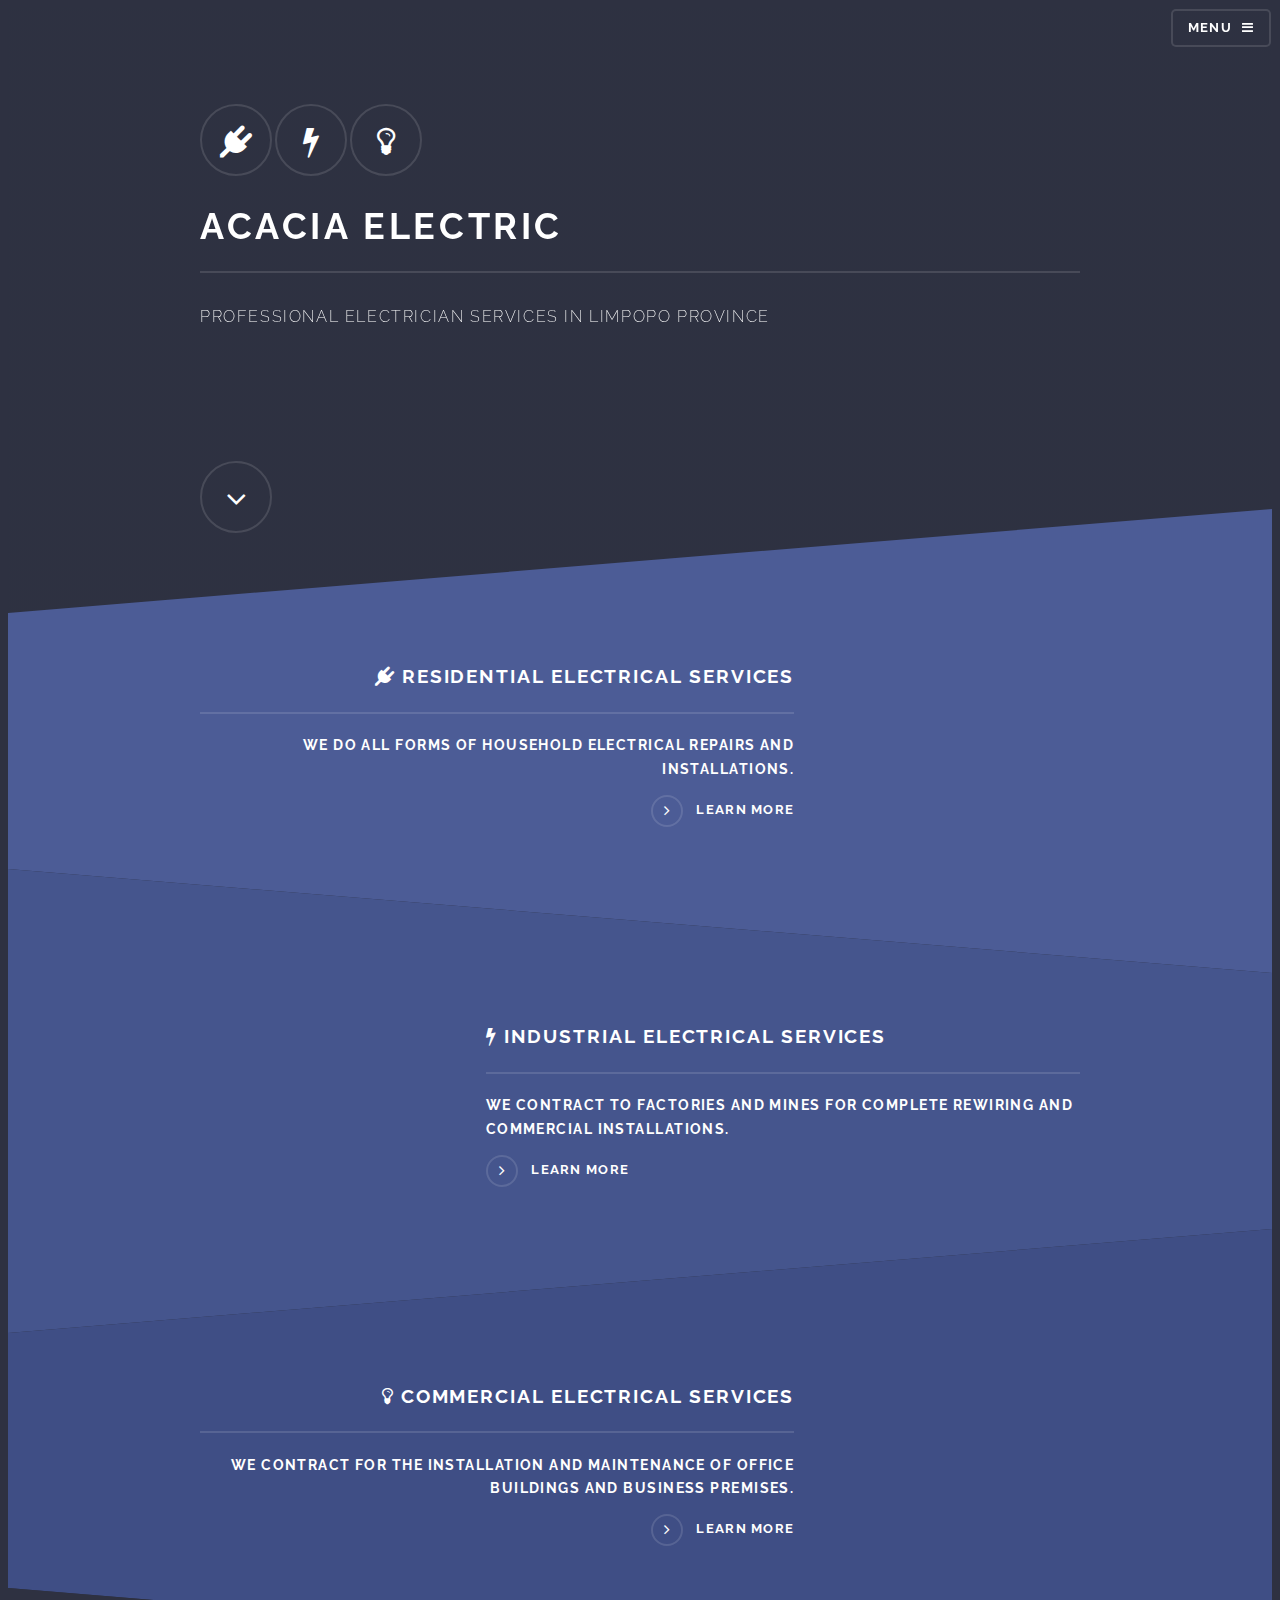
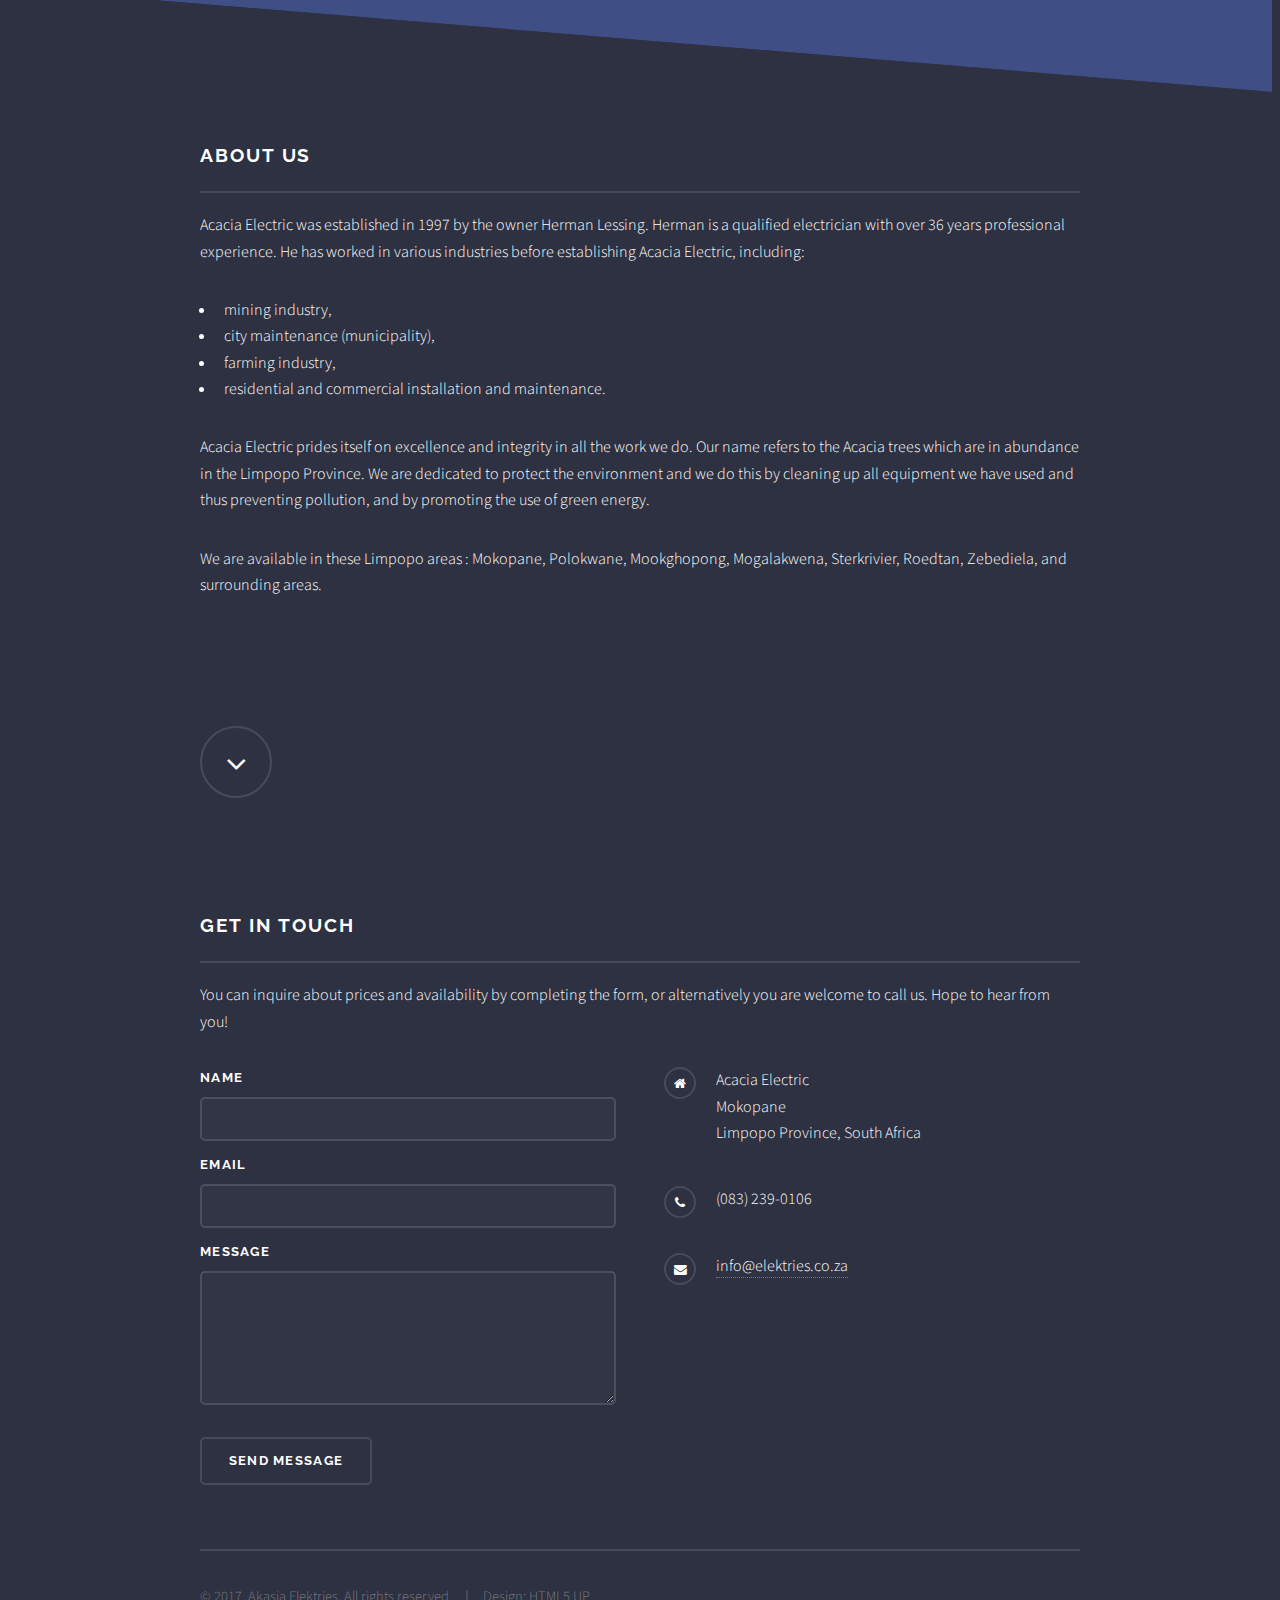
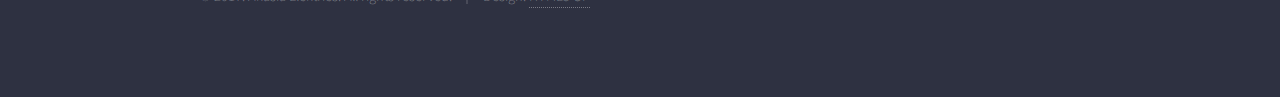
==== index.html @ 463ea793 "Add files via upload" ====
<!DOCTYPE HTML>

<html>
	<head>
		<title>Akasia Elektries | Acacia Electric</title>
		<meta charset="utf-8" />
		<meta name="viewport" content="width=device-width, initial-scale=1" />
		<!--[if lte IE 8]><script src="assets/js/ie/html5shiv.js"></script><![endif]-->
		<link rel="stylesheet" href="assets/css/main.css" />
		<!--[if lte IE 9]><link rel="stylesheet" href="assets/css/ie9.css" /><![endif]-->
		<!--[if lte IE 8]><link rel="stylesheet" href="assets/css/ie8.css" /><![endif]-->
	</head>
	<body>

		<!-- Page Wrapper -->
			<div id="page-wrapper">

				<!-- Header -->
					<header id="header" class="alt">
						<h1><a href="index.html">Akasia Elektries | Acacia Electric</a></h1>
						<nav>
							<a href="#menu">Menu</a>
						</nav>
					</header>

				<!-- Menu -->
					<nav id="menu">
						<div class="inner">
							<h2>Menu</h2>
							<ul class="links">
								<li><a href="index.html">Home</a></li>
								<li><a href="services.html">Services</a></li>
							</ul>
							<a href="#" class="close">Close</a>
						</div>
					</nav>

				<!-- Banner -->
					<section id="banner">
						<div class="inner">
							<div class="logo">
                                <a id="plug" class="logobtn" href="#one"></a>
                                <a id="flash" class="logobtn" href="#two"></a>
                                <a id="bulb" class="logobtn" href="#three"></a>
                            </div>
							<h2>Acacia Electric</h2>
							<p>Professional Electrician Services In Limpopo Province</p>
                            <a id="down" class="logobtn" href="#one"></a>
                        </div>
					</section>

				<!-- Wrapper -->
					<section id="wrapper">

						<!-- One -->
							<section id="one" class="wrapper spotlight style1">
								<div class="inner">
									<a href="#" class="image"><img src="images/pic01.jpg" alt="" /></a>
									<div class="content">
                                        <h2 class="major"><i class="icon heading-logo fa-plug" aria-hidden="true"></i>Residential Electrical Services</h2>
                                            <h3>We do all forms of household electrical repairs and installations.</h3>  
                                        <a href="services.html#residential" class="special rightArrow">Learn more</a>
									</div>
								</div>
							</section>
                        
                    
						<!-- Two -->
							<section id="two" class="wrapper alt spotlight style2">
								<div class="inner">
									<a href="#" class="image"><img src="images/pic02.jpg" alt="" /></a>
									<div class="content">
										<h2 class="major"><i class="icon heading-logo fa-flash" aria-hidden="true"></i>Industrial Electrical Services</h2>
                                            <h3>We contract to factories and mines for complete rewiring and commercial installations.</h3>
										<a href="services.html#industrial" class="special rightArrow">Learn more</a>
									</div>
								</div>
							</section>

						<!-- Three -->
							<section id="three" class="wrapper spotlight style3">
								<div class="inner">
									<a href="#" class="image"><img src="images/pic03.jpg" alt="" /></a>
									<div class="content">
										<h2 class="major"><i class="icon heading-logo fa-lightbulb-o" aria-hidden="true"></i>Commercial Electrical Services</h2>
                                            <h3>We contract for the installation and maintenance of office buildings and business premises.</h3>
										<a href="services.html#commercial" class="special rightArrow">Learn more</a>
									</div>
                                </div>
<!--                                <a id="down" class="logobtn alignRight" href="#four"></a>-->
							</section>
                            

						<!-- About -->
							<section id="four" class="wrapper alt style1">
								<div class="inner">
                                    <h2 class="major">About Us</h2>
                                    <p>Acacia Electric was established in 1997 by the owner Herman Lessing. Herman is a qualified electrician with over 36 years professional experience. He has worked in various industries before establishing Acacia Electric, including:</p> 
                                    <ul>
                                        <li>mining industry,</li>
                                        <li>city maintenance (municipality),</li>
                                        <li>farming industry,</li>
                                        <li>residential and commercial installation and maintenance.</li>
                                    </ul>    
                                    <p>Acacia Electric prides itself on excellence and integrity in all the work we do. Our name refers to the Acacia trees which are in abundance in the Limpopo Province. We are dedicated to protect the environment and we do this by cleaning up all equipment we have used and thus preventing pollution, and by promoting the use of green energy.</p>
                                    <p>We are available in these Limpopo areas : Mokopane, Polokwane, Mookghopong, Mogalakwena, Sterkrivier, Roedtan, Zebediela, and surrounding areas. </p>
                                    <a id="down" class="logobtn" href="#footer"></a>
								</div>
							</section>

					</section>

				<!-- Footer -->
					<section id="footer">
						<div class="inner">
							<h2 class="major">Get in touch</h2>
							<p>You can inquire about prices and availability by completing the form, or alternatively you are welcome to call us. Hope to hear from you!</p>
							<form method="post" action="#">
								<div class="field">
									<label for="name">Name</label>
									<input type="text" name="name" id="name" />
								</div>
								<div class="field">
									<label for="email">Email</label>
									<input type="email" name="email" id="email" />
								</div>
								<div class="field">
									<label for="message">Message</label>
									<textarea name="message" id="message" rows="4"></textarea>
								</div>
								<ul class="actions">
									<li><input type="submit" value="Send Message" /></li>
								</ul>
							</form>
							<ul class="contact">
								<li class="fa-home">
									Acacia Electric<br />
									Mokopane<br />
									Limpopo Province, South Africa
								</li>
								<li class="fa-phone">(083) 239-0106</li>
								<li class="fa-envelope"><a href="#">info@elektries.co.za</a></li>
				            </ul>
							<ul class="copyright">
								<li>&copy; 2017. Akasia Elektries. All rights reserved.</li><li>Design: <a href="http://html5up.net">HTML5 UP</a></li>
							</ul>
						</div>
					</section>

			</div>

		<!-- Scripts -->
			<script src="assets/js/skel.min.js"></script>
			<script src="assets/js/jquery.min.js"></script>
			<script src="assets/js/jquery.scrollex.min.js"></script>
			<script src="assets/js/util.js"></script>
			<!--[if lte IE 8]><script src="assets/js/ie/respond.min.js"></script><![endif]-->
			<script src="assets/js/main.js"></script>

	</body>
</html>
---- assets/css/main.css ----
@import url(font-awesome.min.css);
@import url("https://fonts.googleapis.com/css?family=Raleway:200,700|Source+Sans+Pro:300,600,300italic,600italic");

/*
	Solid State by HTML5 UP
	html5up.net | @ajlkn
	Free for personal and commercial use under the CCA 3.0 license (html5up.net/license)
*/

/* Reset */

	html, body, div, span, h1, h2, h3, h4, p, a, address, em, img, i, center, ol, ul, li, fieldset, form, label, article, details, footer, header, hgroup, menu, nav, section, {
		margin: 0;
		padding: 0;
		border: 0;
		font-size: 100%;
		font: inherit;
		vertical-align: baseline;
	}

	article, footer, header, hgroup, menu, nav, section {
		display: block;
	}

	body {
		line-height: 1;
	}

	ul {
		list-style: none;
	}

	body {
		-webkit-text-size-adjust: none;
	}

/* Box Model */

	*, *:before, *:after {
		-moz-box-sizing: border-box;
		-webkit-box-sizing: border-box;
		box-sizing: border-box;
	}

/* Grid */

	.row {
		border-bottom: solid 1px transparent;
		-moz-box-sizing: border-box;
		-webkit-box-sizing: border-box;
		box-sizing: border-box;
	}

	.row > * {
		float: left;
		-moz-box-sizing: border-box;
		-webkit-box-sizing: border-box;
		box-sizing: border-box;
	}

	.row:after, .row:before {
		content: '';
		display: block;
		clear: both;
		height: 0;
	}

	.row.uniform > * > :first-child {
		margin-top: 0;
	}

	.row.uniform > * > :last-child {
		margin-bottom: 0;
	}

	.row.\30 \25 > * {
		padding: 0 0 0 0em;
	}

	.row.\30 \25 {
		margin: 0 0 -1px 0em;
	}

	.row.uniform.\30 \25 > * {
		padding: 0em 0 0 0em;
	}

	.row.uniform.\30 \25 {
		margin: 0em 0 -1px 0em;
	}

	.row > * {
		padding: 0 0 0 1.75em;
	}

	.row {
		margin: 0 0 -1px -1.75em;
	}

	.row.uniform > * {
		padding: 1.75em 0 0 1.75em;
	}

	.row.uniform {
		margin: -1.75em 0 -1px -1.75em;
	}

	.row.\32 00\25 > * {
		padding: 0 0 0 3.5em;
	}

	.row.\32 00\25 {
		margin: 0 0 -1px -3.5em;
	}

	.row.uniform.\32 00\25 > * {
		padding: 3.5em 0 0 3.5em;
	}

	.row.uniform.\32 00\25 {
		margin: -3.5em 0 -1px -3.5em;
	}

	.row.\31 50\25 > * {
		padding: 0 0 0 2.625em;
	}

	.row.\31 50\25 {
		margin: 0 0 -1px -2.625em;
	}

	.row.uniform.\31 50\25 > * {
		padding: 2.625em 0 0 2.625em;
	}

	.row.uniform.\31 50\25 {
		margin: -2.625em 0 -1px -2.625em;
	}

	.row.\35 0\25 > * {
		padding: 0 0 0 0.875em;
	}

	.row.\35 0\25 {
		margin: 0 0 -1px -0.875em;
	}

	.row.uniform.\35 0\25 > * {
		padding: 0.875em 0 0 0.875em;
	}

	.row.uniform.\35 0\25 {
		margin: -0.875em 0 -1px -0.875em;
	}

	.row.\32 5\25 > * {
		padding: 0 0 0 0.4375em;
	}

	.row.\32 5\25 {
		margin: 0 0 -1px -0.4375em;
	}

	.row.uniform.\32 5\25 > * {
		padding: 0.4375em 0 0 0.4375em;
	}

	.row.uniform.\32 5\25 {
		margin: -0.4375em 0 -1px -0.4375em;
	}

	.\31 2u, .\31 2u\24 {
		width: 100%;
		clear: none;
		margin-left: 0;
	}

	.\31 1u, .\31 1u\24 {
		width: 91.6666666667%;
		clear: none;
		margin-left: 0;
	}

	.\31 0u, .\31 0u\24 {
		width: 83.3333333333%;
		clear: none;
		margin-left: 0;
	}

	.\39 u, .\39 u\24 {
		width: 75%;
		clear: none;
		margin-left: 0;
	}

	.\38 u, .\38 u\24 {
		width: 66.6666666667%;
		clear: none;
		margin-left: 0;
	}

	.\37 u, .\37 u\24 {
		width: 58.3333333333%;
		clear: none;
		margin-left: 0;
	}

	.\36 u, .\36 u\24 {
		width: 50%;
		clear: none;
		margin-left: 0;
	}

	.\35 u, .\35 u\24 {
		width: 41.6666666667%;
		clear: none;
		margin-left: 0;
	}

	.\34 u, .\34 u\24 {
		width: 33.3333333333%;
		clear: none;
		margin-left: 0;
	}

	.\33 u, .\33 u\24 {
		width: 25%;
		clear: none;
		margin-left: 0;
	}

	.\32 u, .\32 u\24 {
		width: 16.6666666667%;
		clear: none;
		margin-left: 0;
	}

	.\31 u, .\31 u\24 {
		width: 8.3333333333%;
		clear: none;
		margin-left: 0;
	}

	.\31 2u\24 + *,
	.\31 1u\24 + *,
	.\31 0u\24 + *,
	.\39 u\24 + *,
	.\38 u\24 + *,
	.\37 u\24 + *,
	.\36 u\24 + *,
	.\35 u\24 + *,
	.\34 u\24 + *,
	.\33 u\24 + *,
	.\32 u\24 + *,
	.\31 u\24 + * {
		clear: left;
	}

	.\-11u {
		margin-left: 91.66667%;
	}

	.\-10u {
		margin-left: 83.33333%;
	}

	.\-9u {
		margin-left: 75%;
	}

	.\-8u {
		margin-left: 66.66667%;
	}

	.\-7u {
		margin-left: 58.33333%;
	}

	.\-6u {
		margin-left: 50%;
	}

	.\-5u {
		margin-left: 41.66667%;
	}

	.\-4u {
		margin-left: 33.33333%;
	}

	.\-3u {
		margin-left: 25%;
	}

	.\-2u {
		margin-left: 16.66667%;
	}

	.\-1u {
		margin-left: 8.33333%;
	}

	@media screen and (max-width: 1680px) {

		.row > * {
			padding: 0 0 0 1.75em;
		}

		.row {
			margin: 0 0 -1px -1.75em;
		}

		.row.uniform > * {
			padding: 1.75em 0 0 1.75em;
		}

		.row.uniform {
			margin: -1.75em 0 -1px -1.75em;
		}

		.row.\32 00\25 > * {
			padding: 0 0 0 3.5em;
		}

		.row.\32 00\25 {
			margin: 0 0 -1px -3.5em;
		}

		.row.uniform.\32 00\25 > * {
			padding: 3.5em 0 0 3.5em;
		}

		.row.uniform.\32 00\25 {
			margin: -3.5em 0 -1px -3.5em;
		}

		.row.\31 50\25 > * {
			padding: 0 0 0 2.625em;
		}

		.row.\31 50\25 {
			margin: 0 0 -1px -2.625em;
		}

		.row.uniform.\31 50\25 > * {
			padding: 2.625em 0 0 2.625em;
		}

		.row.uniform.\31 50\25 {
			margin: -2.625em 0 -1px -2.625em;
		}

		.row.\35 0\25 > * {
			padding: 0 0 0 0.875em;
		}

		.row.\35 0\25 {
			margin: 0 0 -1px -0.875em;
		}

		.row.uniform.\35 0\25 > * {
			padding: 0.875em 0 0 0.875em;
		}

		.row.uniform.\35 0\25 {
			margin: -0.875em 0 -1px -0.875em;
		}

		.row.\32 5\25 > * {
			padding: 0 0 0 0.4375em;
		}

		.row.\32 5\25 {
			margin: 0 0 -1px -0.4375em;
		}

		.row.uniform.\32 5\25 > * {
			padding: 0.4375em 0 0 0.4375em;
		}

		.row.uniform.\32 5\25 {
			margin: -0.4375em 0 -1px -0.4375em;
		}

		.\31 2u\28xlarge\29, .\31 2u\24\28xlarge\29 {
			width: 100%;
			clear: none;
			margin-left: 0;
		}

		.\31 1u\28xlarge\29, .\31 1u\24\28xlarge\29 {
			width: 91.6666666667%;
			clear: none;
			margin-left: 0;
		}

		.\31 0u\28xlarge\29, .\31 0u\24\28xlarge\29 {
			width: 83.3333333333%;
			clear: none;
			margin-left: 0;
		}

		.\39 u\28xlarge\29, .\39 u\24\28xlarge\29 {
			width: 75%;
			clear: none;
			margin-left: 0;
		}

		.\38 u\28xlarge\29, .\38 u\24\28xlarge\29 {
			width: 66.6666666667%;
			clear: none;
			margin-left: 0;
		}

		.\37 u\28xlarge\29, .\37 u\24\28xlarge\29 {
			width: 58.3333333333%;
			clear: none;
			margin-left: 0;
		}

		.\36 u\28xlarge\29, .\36 u\24\28xlarge\29 {
			width: 50%;
			clear: none;
			margin-left: 0;
		}

		.\35 u\28xlarge\29, .\35 u\24\28xlarge\29 {
			width: 41.6666666667%;
			clear: none;
			margin-left: 0;
		}

		.\34 u\28xlarge\29, .\34 u\24\28xlarge\29 {
			width: 33.3333333333%;
			clear: none;
			margin-left: 0;
		}

		.\33 u\28xlarge\29, .\33 u\24\28xlarge\29 {
			width: 25%;
			clear: none;
			margin-left: 0;
		}

		.\32 u\28xlarge\29, .\32 u\24\28xlarge\29 {
			width: 16.6666666667%;
			clear: none;
			margin-left: 0;
		}

		.\31 u\28xlarge\29, .\31 u\24\28xlarge\29 {
			width: 8.3333333333%;
			clear: none;
			margin-left: 0;
		}

		.\31 2u\24\28xlarge\29 + *,
		.\31 1u\24\28xlarge\29 + *,
		.\31 0u\24\28xlarge\29 + *,
		.\39 u\24\28xlarge\29 + *,
		.\38 u\24\28xlarge\29 + *,
		.\37 u\24\28xlarge\29 + *,
		.\36 u\24\28xlarge\29 + *,
		.\35 u\24\28xlarge\29 + *,
		.\34 u\24\28xlarge\29 + *,
		.\33 u\24\28xlarge\29 + *,
		.\32 u\24\28xlarge\29 + *,
		.\31 u\24\28xlarge\29 + * {
			clear: left;
		}

		.\-11u\28xlarge\29 {
			margin-left: 91.66667%;
		}

		.\-10u\28xlarge\29 {
			margin-left: 83.33333%;
		}

		.\-9u\28xlarge\29 {
			margin-left: 75%;
		}

		.\-8u\28xlarge\29 {
			margin-left: 66.66667%;
		}

		.\-7u\28xlarge\29 {
			margin-left: 58.33333%;
		}

		.\-6u\28xlarge\29 {
			margin-left: 50%;
		}

		.\-5u\28xlarge\29 {
			margin-left: 41.66667%;
		}

		.\-4u\28xlarge\29 {
			margin-left: 33.33333%;
		}

		.\-3u\28xlarge\29 {
			margin-left: 25%;
		}

		.\-2u\28xlarge\29 {
			margin-left: 16.66667%;
		}

		.\-1u\28xlarge\29 {
			margin-left: 8.33333%;
		}

	}

	@media screen and (max-width: 1280px) {

		.row > * {
			padding: 0 0 0 1.75em;
		}

		.row {
			margin: 0 0 -1px -1.75em;
		}

		.row.uniform > * {
			padding: 1.75em 0 0 1.75em;
		}

		.row.uniform {
			margin: -1.75em 0 -1px -1.75em;
		}

		.row.\32 00\25 > * {
			padding: 0 0 0 3.5em;
		}

		.row.\32 00\25 {
			margin: 0 0 -1px -3.5em;
		}

		.row.uniform.\32 00\25 > * {
			padding: 3.5em 0 0 3.5em;
		}

		.row.uniform.\32 00\25 {
			margin: -3.5em 0 -1px -3.5em;
		}

		.row.\31 50\25 > * {
			padding: 0 0 0 2.625em;
		}

		.row.\31 50\25 {
			margin: 0 0 -1px -2.625em;
		}

		.row.uniform.\31 50\25 > * {
			padding: 2.625em 0 0 2.625em;
		}

		.row.uniform.\31 50\25 {
			margin: -2.625em 0 -1px -2.625em;
		}

		.row.\35 0\25 > * {
			padding: 0 0 0 0.875em;
		}

		.row.\35 0\25 {
			margin: 0 0 -1px -0.875em;
		}

		.row.uniform.\35 0\25 > * {
			padding: 0.875em 0 0 0.875em;
		}

		.row.uniform.\35 0\25 {
			margin: -0.875em 0 -1px -0.875em;
		}

		.row.\32 5\25 > * {
			padding: 0 0 0 0.4375em;
		}

		.row.\32 5\25 {
			margin: 0 0 -1px -0.4375em;
		}

		.row.uniform.\32 5\25 > * {
			padding: 0.4375em 0 0 0.4375em;
		}

		.row.uniform.\32 5\25 {
			margin: -0.4375em 0 -1px -0.4375em;
		}

		.\31 2u\28large\29, .\31 2u\24\28large\29 {
			width: 100%;
			clear: none;
			margin-left: 0;
		}

		.\31 1u\28large\29, .\31 1u\24\28large\29 {
			width: 91.6666666667%;
			clear: none;
			margin-left: 0;
		}

		.\31 0u\28large\29, .\31 0u\24\28large\29 {
			width: 83.3333333333%;
			clear: none;
			margin-left: 0;
		}

		.\39 u\28large\29, .\39 u\24\28large\29 {
			width: 75%;
			clear: none;
			margin-left: 0;
		}

		.\38 u\28large\29, .\38 u\24\28large\29 {
			width: 66.6666666667%;
			clear: none;
			margin-left: 0;
		}

		.\37 u\28large\29, .\37 u\24\28large\29 {
			width: 58.3333333333%;
			clear: none;
			margin-left: 0;
		}

		.\36 u\28large\29, .\36 u\24\28large\29 {
			width: 50%;
			clear: none;
			margin-left: 0;
		}

		.\35 u\28large\29, .\35 u\24\28large\29 {
			width: 41.6666666667%;
			clear: none;
			margin-left: 0;
		}

		.\34 u\28large\29, .\34 u\24\28large\29 {
			width: 33.3333333333%;
			clear: none;
			margin-left: 0;
		}

		.\33 u\28large\29, .\33 u\24\28large\29 {
			width: 25%;
			clear: none;
			margin-left: 0;
		}

		.\32 u\28large\29, .\32 u\24\28large\29 {
			width: 16.6666666667%;
			clear: none;
			margin-left: 0;
		}

		.\31 u\28large\29, .\31 u\24\28large\29 {
			width: 8.3333333333%;
			clear: none;
			margin-left: 0;
		}

		.\31 2u\24\28large\29 + *,
		.\31 1u\24\28large\29 + *,
		.\31 0u\24\28large\29 + *,
		.\39 u\24\28large\29 + *,
		.\38 u\24\28large\29 + *,
		.\37 u\24\28large\29 + *,
		.\36 u\24\28large\29 + *,
		.\35 u\24\28large\29 + *,
		.\34 u\24\28large\29 + *,
		.\33 u\24\28large\29 + *,
		.\32 u\24\28large\29 + *,
		.\31 u\24\28large\29 + * {
			clear: left;
		}

		.\-11u\28large\29 {
			margin-left: 91.66667%;
		}

		.\-10u\28large\29 {
			margin-left: 83.33333%;
		}

		.\-9u\28large\29 {
			margin-left: 75%;
		}

		.\-8u\28large\29 {
			margin-left: 66.66667%;
		}

		.\-7u\28large\29 {
			margin-left: 58.33333%;
		}

		.\-6u\28large\29 {
			margin-left: 50%;
		}

		.\-5u\28large\29 {
			margin-left: 41.66667%;
		}

		.\-4u\28large\29 {
			margin-left: 33.33333%;
		}

		.\-3u\28large\29 {
			margin-left: 25%;
		}

		.\-2u\28large\29 {
			margin-left: 16.66667%;
		}

		.\-1u\28large\29 {
			margin-left: 8.33333%;
		}

	}

	@media screen and (max-width: 980px) {

		.row > * {
			padding: 0 0 0 1.75em;
		}

		.row {
			margin: 0 0 -1px -1.75em;
		}

		.row.uniform > * {
			padding: 1.75em 0 0 1.75em;
		}

		.row.uniform {
			margin: -1.75em 0 -1px -1.75em;
		}

		.row.\32 00\25 > * {
			padding: 0 0 0 3.5em;
		}

		.row.\32 00\25 {
			margin: 0 0 -1px -3.5em;
		}

		.row.uniform.\32 00\25 > * {
			padding: 3.5em 0 0 3.5em;
		}

		.row.uniform.\32 00\25 {
			margin: -3.5em 0 -1px -3.5em;
		}

		.row.\31 50\25 > * {
			padding: 0 0 0 2.625em;
		}

		.row.\31 50\25 {
			margin: 0 0 -1px -2.625em;
		}

		.row.uniform.\31 50\25 > * {
			padding: 2.625em 0 0 2.625em;
		}

		.row.uniform.\31 50\25 {
			margin: -2.625em 0 -1px -2.625em;
		}

		.row.\35 0\25 > * {
			padding: 0 0 0 0.875em;
		}

		.row.\35 0\25 {
			margin: 0 0 -1px -0.875em;
		}

		.row.uniform.\35 0\25 > * {
			padding: 0.875em 0 0 0.875em;
		}

		.row.uniform.\35 0\25 {
			margin: -0.875em 0 -1px -0.875em;
		}

		.row.\32 5\25 > * {
			padding: 0 0 0 0.4375em;
		}

		.row.\32 5\25 {
			margin: 0 0 -1px -0.4375em;
		}

		.row.uniform.\32 5\25 > * {
			padding: 0.4375em 0 0 0.4375em;
		}

		.row.uniform.\32 5\25 {
			margin: -0.4375em 0 -1px -0.4375em;
		}

		.\31 2u\28medium\29, .\31 2u\24\28medium\29 {
			width: 100%;
			clear: none;
			margin-left: 0;
		}

		.\31 1u\28medium\29, .\31 1u\24\28medium\29 {
			width: 91.6666666667%;
			clear: none;
			margin-left: 0;
		}

		.\31 0u\28medium\29, .\31 0u\24\28medium\29 {
			width: 83.3333333333%;
			clear: none;
			margin-left: 0;
		}

		.\39 u\28medium\29, .\39 u\24\28medium\29 {
			width: 75%;
			clear: none;
			margin-left: 0;
		}

		.\38 u\28medium\29, .\38 u\24\28medium\29 {
			width: 66.6666666667%;
			clear: none;
			margin-left: 0;
		}

		.\37 u\28medium\29, .\37 u\24\28medium\29 {
			width: 58.3333333333%;
			clear: none;
			margin-left: 0;
		}

		.\36 u\28medium\29, .\36 u\24\28medium\29 {
			width: 50%;
			clear: none;
			margin-left: 0;
		}

		.\35 u\28medium\29, .\35 u\24\28medium\29 {
			width: 41.6666666667%;
			clear: none;
			margin-left: 0;
		}

		.\34 u\28medium\29, .\34 u\24\28medium\29 {
			width: 33.3333333333%;
			clear: none;
			margin-left: 0;
		}

		.\33 u\28medium\29, .\33 u\24\28medium\29 {
			width: 25%;
			clear: none;
			margin-left: 0;
		}

		.\32 u\28medium\29, .\32 u\24\28medium\29 {
			width: 16.6666666667%;
			clear: none;
			margin-left: 0;
		}

		.\31 u\28medium\29, .\31 u\24\28medium\29 {
			width: 8.3333333333%;
			clear: none;
			margin-left: 0;
		}

		.\31 2u\24\28medium\29 + *,
		.\31 1u\24\28medium\29 + *,
		.\31 0u\24\28medium\29 + *,
		.\39 u\24\28medium\29 + *,
		.\38 u\24\28medium\29 + *,
		.\37 u\24\28medium\29 + *,
		.\36 u\24\28medium\29 + *,
		.\35 u\24\28medium\29 + *,
		.\34 u\24\28medium\29 + *,
		.\33 u\24\28medium\29 + *,
		.\32 u\24\28medium\29 + *,
		.\31 u\24\28medium\29 + * {
			clear: left;
		}

		.\-11u\28medium\29 {
			margin-left: 91.66667%;
		}

		.\-10u\28medium\29 {
			margin-left: 83.33333%;
		}

		.\-9u\28medium\29 {
			margin-left: 75%;
		}

		.\-8u\28medium\29 {
			margin-left: 66.66667%;
		}

		.\-7u\28medium\29 {
			margin-left: 58.33333%;
		}

		.\-6u\28medium\29 {
			margin-left: 50%;
		}

		.\-5u\28medium\29 {
			margin-left: 41.66667%;
		}

		.\-4u\28medium\29 {
			margin-left: 33.33333%;
		}

		.\-3u\28medium\29 {
			margin-left: 25%;
		}

		.\-2u\28medium\29 {
			margin-left: 16.66667%;
		}

		.\-1u\28medium\29 {
			margin-left: 8.33333%;
		}

	}

	@media screen and (max-width: 736px) {

		.row > * {
			padding: 0 0 0 1.25em;
		}

		.row {
			margin: 0 0 -1px -1.25em;
		}

		.row.uniform > * {
			padding: 1.25em 0 0 1.25em;
		}

		.row.uniform {
			margin: -1.25em 0 -1px -1.25em;
		}

		.row.\32 00\25 > * {
			padding: 0 0 0 2.5em;
		}

		.row.\32 00\25 {
			margin: 0 0 -1px -2.5em;
		}

		.row.uniform.\32 00\25 > * {
			padding: 2.5em 0 0 2.5em;
		}

		.row.uniform.\32 00\25 {
			margin: -2.5em 0 -1px -2.5em;
		}

		.row.\31 50\25 > * {
			padding: 0 0 0 1.875em;
		}

		.row.\31 50\25 {
			margin: 0 0 -1px -1.875em;
		}

		.row.uniform.\31 50\25 > * {
			padding: 1.875em 0 0 1.875em;
		}

		.row.uniform.\31 50\25 {
			margin: -1.875em 0 -1px -1.875em;
		}

		.row.\35 0\25 > * {
			padding: 0 0 0 0.625em;
		}

		.row.\35 0\25 {
			margin: 0 0 -1px -0.625em;
		}

		.row.uniform.\35 0\25 > * {
			padding: 0.625em 0 0 0.625em;
		}

		.row.uniform.\35 0\25 {
			margin: -0.625em 0 -1px -0.625em;
		}

		.row.\32 5\25 > * {
			padding: 0 0 0 0.3125em;
		}

		.row.\32 5\25 {
			margin: 0 0 -1px -0.3125em;
		}

		.row.uniform.\32 5\25 > * {
			padding: 0.3125em 0 0 0.3125em;
		}

		.row.uniform.\32 5\25 {
			margin: -0.3125em 0 -1px -0.3125em;
		}

		.\31 2u\28small\29, .\31 2u\24\28small\29 {
			width: 100%;
			clear: none;
			margin-left: 0;
		}

		.\31 1u\28small\29, .\31 1u\24\28small\29 {
			width: 91.6666666667%;
			clear: none;
			margin-left: 0;
		}

		.\31 0u\28small\29, .\31 0u\24\28small\29 {
			width: 83.3333333333%;
			clear: none;
			margin-left: 0;
		}

		.\39 u\28small\29, .\39 u\24\28small\29 {
			width: 75%;
			clear: none;
			margin-left: 0;
		}

		.\38 u\28small\29, .\38 u\24\28small\29 {
			width: 66.6666666667%;
			clear: none;
			margin-left: 0;
		}

		.\37 u\28small\29, .\37 u\24\28small\29 {
			width: 58.3333333333%;
			clear: none;
			margin-left: 0;
		}

		.\36 u\28small\29, .\36 u\24\28small\29 {
			width: 50%;
			clear: none;
			margin-left: 0;
		}

		.\35 u\28small\29, .\35 u\24\28small\29 {
			width: 41.6666666667%;
			clear: none;
			margin-left: 0;
		}

		.\34 u\28small\29, .\34 u\24\28small\29 {
			width: 33.3333333333%;
			clear: none;
			margin-left: 0;
		}

		.\33 u\28small\29, .\33 u\24\28small\29 {
			width: 25%;
			clear: none;
			margin-left: 0;
		}

		.\32 u\28small\29, .\32 u\24\28small\29 {
			width: 16.6666666667%;
			clear: none;
			margin-left: 0;
		}

		.\31 u\28small\29, .\31 u\24\28small\29 {
			width: 8.3333333333%;
			clear: none;
			margin-left: 0;
		}

		.\31 2u\24\28small\29 + *,
		.\31 1u\24\28small\29 + *,
		.\31 0u\24\28small\29 + *,
		.\39 u\24\28small\29 + *,
		.\38 u\24\28small\29 + *,
		.\37 u\24\28small\29 + *,
		.\36 u\24\28small\29 + *,
		.\35 u\24\28small\29 + *,
		.\34 u\24\28small\29 + *,
		.\33 u\24\28small\29 + *,
		.\32 u\24\28small\29 + *,
		.\31 u\24\28small\29 + * {
			clear: left;
		}

		.\-11u\28small\29 {
			margin-left: 91.66667%;
		}

		.\-10u\28small\29 {
			margin-left: 83.33333%;
		}

		.\-9u\28small\29 {
			margin-left: 75%;
		}

		.\-8u\28small\29 {
			margin-left: 66.66667%;
		}

		.\-7u\28small\29 {
			margin-left: 58.33333%;
		}

		.\-6u\28small\29 {
			margin-left: 50%;
		}

		.\-5u\28small\29 {
			margin-left: 41.66667%;
		}

		.\-4u\28small\29 {
			margin-left: 33.33333%;
		}

		.\-3u\28small\29 {
			margin-left: 25%;
		}

		.\-2u\28small\29 {
			margin-left: 16.66667%;
		}

		.\-1u\28small\29 {
			margin-left: 8.33333%;
		}

	}

	@media screen and (max-width: 640px) {

		.row > * {
			padding: 0 0 0 1.25em;
		}

		.row {
			margin: 0 0 -1px -1.25em;
		}

		.row.uniform > * {
			padding: 1.25em 0 0 1.25em;
		}

		.row.uniform {
			margin: -1.25em 0 -1px -1.25em;
		}

		.row.\32 00\25 > * {
			padding: 0 0 0 2.5em;
		}

		.row.\32 00\25 {
			margin: 0 0 -1px -2.5em;
		}

		.row.uniform.\32 00\25 > * {
			padding: 2.5em 0 0 2.5em;
		}

		.row.uniform.\32 00\25 {
			margin: -2.5em 0 -1px -2.5em;
		}

		.row.\31 50\25 > * {
			padding: 0 0 0 1.875em;
		}

		.row.\31 50\25 {
			margin: 0 0 -1px -1.875em;
		}

		.row.uniform.\31 50\25 > * {
			padding: 1.875em 0 0 1.875em;
		}

		.row.uniform.\31 50\25 {
			margin: -1.875em 0 -1px -1.875em;
		}

		.row.\35 0\25 > * {
			padding: 0 0 0 0.625em;
		}

		.row.\35 0\25 {
			margin: 0 0 -1px -0.625em;
		}

		.row.uniform.\35 0\25 > * {
			padding: 0.625em 0 0 0.625em;
		}

		.row.uniform.\35 0\25 {
			margin: -0.625em 0 -1px -0.625em;
		}

		.row.\32 5\25 > * {
			padding: 0 0 0 0.3125em;
		}

		.row.\32 5\25 {
			margin: 0 0 -1px -0.3125em;
		}

		.row.uniform.\32 5\25 > * {
			padding: 0.3125em 0 0 0.3125em;
		}

		.row.uniform.\32 5\25 {
			margin: -0.3125em 0 -1px -0.3125em;
		}

		.\31 2u\28xsmall\29, .\31 2u\24\28xsmall\29 {
			width: 100%;
			clear: none;
			margin-left: 0;
		}

		.\31 1u\28xsmall\29, .\31 1u\24\28xsmall\29 {
			width: 91.6666666667%;
			clear: none;
			margin-left: 0;
		}

		.\31 0u\28xsmall\29, .\31 0u\24\28xsmall\29 {
			width: 83.3333333333%;
			clear: none;
			margin-left: 0;
		}

		.\39 u\28xsmall\29, .\39 u\24\28xsmall\29 {
			width: 75%;
			clear: none;
			margin-left: 0;
		}

		.\38 u\28xsmall\29, .\38 u\24\28xsmall\29 {
			width: 66.6666666667%;
			clear: none;
			margin-left: 0;
		}

		.\37 u\28xsmall\29, .\37 u\24\28xsmall\29 {
			width: 58.3333333333%;
			clear: none;
			margin-left: 0;
		}

		.\36 u\28xsmall\29, .\36 u\24\28xsmall\29 {
			width: 50%;
			clear: none;
			margin-left: 0;
		}

		.\35 u\28xsmall\29, .\35 u\24\28xsmall\29 {
			width: 41.6666666667%;
			clear: none;
			margin-left: 0;
		}

		.\34 u\28xsmall\29, .\34 u\24\28xsmall\29 {
			width: 33.3333333333%;
			clear: none;
			margin-left: 0;
		}

		.\33 u\28xsmall\29, .\33 u\24\28xsmall\29 {
			width: 25%;
			clear: none;
			margin-left: 0;
		}

		.\32 u\28xsmall\29, .\32 u\24\28xsmall\29 {
			width: 16.6666666667%;
			clear: none;
			margin-left: 0;
		}

		.\31 u\28xsmall\29, .\31 u\24\28xsmall\29 {
			width: 8.3333333333%;
			clear: none;
			margin-left: 0;
		}

		.\31 2u\24\28xsmall\29 + *,
		.\31 1u\24\28xsmall\29 + *,
		.\31 0u\24\28xsmall\29 + *,
		.\39 u\24\28xsmall\29 + *,
		.\38 u\24\28xsmall\29 + *,
		.\37 u\24\28xsmall\29 + *,
		.\36 u\24\28xsmall\29 + *,
		.\35 u\24\28xsmall\29 + *,
		.\34 u\24\28xsmall\29 + *,
		.\33 u\24\28xsmall\29 + *,
		.\32 u\24\28xsmall\29 + *,
		.\31 u\24\28xsmall\29 + * {
			clear: left;
		}

		.\-11u\28xsmall\29 {
			margin-left: 91.66667%;
		}

		.\-10u\28xsmall\29 {
			margin-left: 83.33333%;
		}

		.\-9u\28xsmall\29 {
			margin-left: 75%;
		}

		.\-8u\28xsmall\29 {
			margin-left: 66.66667%;
		}

		.\-7u\28xsmall\29 {
			margin-left: 58.33333%;
		}

		.\-6u\28xsmall\29 {
			margin-left: 50%;
		}

		.\-5u\28xsmall\29 {
			margin-left: 41.66667%;
		}

		.\-4u\28xsmall\29 {
			margin-left: 33.33333%;
		}

		.\-3u\28xsmall\29 {
			margin-left: 25%;
		}

		.\-2u\28xsmall\29 {
			margin-left: 16.66667%;
		}

		.\-1u\28xsmall\29 {
			margin-left: 8.33333%;
		}

	}

	@media screen and (max-width: 360px) {

		.row > * {
			padding: 0 0 0 1.25em;
		}

		.row {
			margin: 0 0 -1px -1.25em;
		}

		.row.uniform > * {
			padding: 1.25em 0 0 1.25em;
		}

		.row.uniform {
			margin: -1.25em 0 -1px -1.25em;
		}

		.row.\32 00\25 > * {
			padding: 0 0 0 2.5em;
		}

		.row.\32 00\25 {
			margin: 0 0 -1px -2.5em;
		}

		.row.uniform.\32 00\25 > * {
			padding: 2.5em 0 0 2.5em;
		}

		.row.uniform.\32 00\25 {
			margin: -2.5em 0 -1px -2.5em;
		}

		.row.\31 50\25 > * {
			padding: 0 0 0 1.875em;
		}

		.row.\31 50\25 {
			margin: 0 0 -1px -1.875em;
		}

		.row.uniform.\31 50\25 > * {
			padding: 1.875em 0 0 1.875em;
		}

		.row.uniform.\31 50\25 {
			margin: -1.875em 0 -1px -1.875em;
		}

		.row.\35 0\25 > * {
			padding: 0 0 0 0.625em;
		}

		.row.\35 0\25 {
			margin: 0 0 -1px -0.625em;
		}

		.row.uniform.\35 0\25 > * {
			padding: 0.625em 0 0 0.625em;
		}

		.row.uniform.\35 0\25 {
			margin: -0.625em 0 -1px -0.625em;
		}

		.row.\32 5\25 > * {
			padding: 0 0 0 0.3125em;
		}

		.row.\32 5\25 {
			margin: 0 0 -1px -0.3125em;
		}

		.row.uniform.\32 5\25 > * {
			padding: 0.3125em 0 0 0.3125em;
		}

		.row.uniform.\32 5\25 {
			margin: -0.3125em 0 -1px -0.3125em;
		}

		.\31 2u\28xxsmall\29, .\31 2u\24\28xxsmall\29 {
			width: 100%;
			clear: none;
			margin-left: 0;
		}

		.\31 1u\28xxsmall\29, .\31 1u\24\28xxsmall\29 {
			width: 91.6666666667%;
			clear: none;
			margin-left: 0;
		}

		.\31 0u\28xxsmall\29, .\31 0u\24\28xxsmall\29 {
			width: 83.3333333333%;
			clear: none;
			margin-left: 0;
		}

		.\39 u\28xxsmall\29, .\39 u\24\28xxsmall\29 {
			width: 75%;
			clear: none;
			margin-left: 0;
		}

		.\38 u\28xxsmall\29, .\38 u\24\28xxsmall\29 {
			width: 66.6666666667%;
			clear: none;
			margin-left: 0;
		}

		.\37 u\28xxsmall\29, .\37 u\24\28xxsmall\29 {
			width: 58.3333333333%;
			clear: none;
			margin-left: 0;
		}

		.\36 u\28xxsmall\29, .\36 u\24\28xxsmall\29 {
			width: 50%;
			clear: none;
			margin-left: 0;
		}

		.\35 u\28xxsmall\29, .\35 u\24\28xxsmall\29 {
			width: 41.6666666667%;
			clear: none;
			margin-left: 0;
		}

		.\34 u\28xxsmall\29, .\34 u\24\28xxsmall\29 {
			width: 33.3333333333%;
			clear: none;
			margin-left: 0;
		}

		.\33 u\28xxsmall\29, .\33 u\24\28xxsmall\29 {
			width: 25%;
			clear: none;
			margin-left: 0;
		}

		.\32 u\28xxsmall\29, .\32 u\24\28xxsmall\29 {
			width: 16.6666666667%;
			clear: none;
			margin-left: 0;
		}

		.\31 u\28xxsmall\29, .\31 u\24\28xxsmall\29 {
			width: 8.3333333333%;
			clear: none;
			margin-left: 0;
		}

		.\31 2u\24\28xxsmall\29 + *,
		.\31 1u\24\28xxsmall\29 + *,
		.\31 0u\24\28xxsmall\29 + *,
		.\39 u\24\28xxsmall\29 + *,
		.\38 u\24\28xxsmall\29 + *,
		.\37 u\24\28xxsmall\29 + *,
		.\36 u\24\28xxsmall\29 + *,
		.\35 u\24\28xxsmall\29 + *,
		.\34 u\24\28xxsmall\29 + *,
		.\33 u\24\28xxsmall\29 + *,
		.\32 u\24\28xxsmall\29 + *,
		.\31 u\24\28xxsmall\29 + * {
			clear: left;
		}

		.\-11u\28xxsmall\29 {
			margin-left: 91.66667%;
		}

		.\-10u\28xxsmall\29 {
			margin-left: 83.33333%;
		}

		.\-9u\28xxsmall\29 {
			margin-left: 75%;
		}

		.\-8u\28xxsmall\29 {
			margin-left: 66.66667%;
		}

		.\-7u\28xxsmall\29 {
			margin-left: 58.33333%;
		}

		.\-6u\28xxsmall\29 {
			margin-left: 50%;
		}

		.\-5u\28xxsmall\29 {
			margin-left: 41.66667%;
		}

		.\-4u\28xxsmall\29 {
			margin-left: 33.33333%;
		}

		.\-3u\28xxsmall\29 {
			margin-left: 25%;
		}

		.\-2u\28xxsmall\29 {
			margin-left: 16.66667%;
		}

		.\-1u\28xxsmall\29 {
			margin-left: 8.33333%;
		}

	}

/* Basic */

	@-ms-viewport {
		width: device-width;
	}

	body {
		-ms-overflow-style: scrollbar;
	}

	@media screen and (max-width: 640px) {

		html, body {
			min-width: 320px;
		}

	}

	body {
		background-color: #2e3141;
		background-image: linear-gradient(to top, rgba(46, 49, 65, 0.8), rgba(46, 49, 65, 0.8)), url("../../images/bg.jpg");
		background-size: auto, cover;
		background-attachment: fixed, fixed;
		background-position: center, center;
	}

		body.is-loading *, body.is-loading *:before, body.is-loading *:after {
			-moz-animation: none !important;
			-webkit-animation: none !important;
			-ms-animation: none !important;
			animation: none !important;
			-moz-transition: none !important;
			-webkit-transition: none !important;
			-ms-transition: none !important;
			transition: none !important;
		}

/* Type */

	body, input, select, textarea {
		color: #ffffff;
		font-family: "Source Sans Pro", Helvetica, sans-serif;
		font-size: 16.5pt;
		font-weight: 300;
		line-height: 1.65;
	}

		@media screen and (max-width: 1680px) {

			body, input, select, textarea {
				font-size: 13pt;
			}

		}

		@media screen and (max-width: 1280px) {

			body, input, select, textarea {
				font-size: 12pt;
			}

		}

		@media screen and (max-width: 980px) {

			body, input, select, textarea {
				font-size: 12pt;
			}

		}

		@media screen and (max-width: 736px) {

			body, input, select, textarea {
				font-size: 12pt;
			}

		}

		@media screen and (max-width: 640px) {

			body, input, select, textarea {
				font-size: 12pt;
			}

		}

	a {
		-moz-transition: color 0.2s ease-in-out, border-bottom-color 0.2s ease-in-out;
		-webkit-transition: color 0.2s ease-in-out, border-bottom-color 0.2s ease-in-out;
		-ms-transition: color 0.2s ease-in-out, border-bottom-color 0.2s ease-in-out;
		transition: color 0.2s ease-in-out, border-bottom-color 0.2s ease-in-out;
		border-bottom: dotted 1px rgba(255, 255, 255, 0.35);
		color: #ffffff;
		text-decoration: none;
	}

		a:hover {
			border-bottom-color: transparent;
			color: #ffffff !important;
		}


/***Logo Icon Buttons***/

        a.logobtn:not(.button) {
			text-decoration: none;
			border-bottom: 0;
			font-family: Raleway, Helvetica, sans-serif;
			font-weight: 700;
		}
        
            a.logobtn:not(.button):before {
				-moz-osx-font-smoothing: grayscale;
				-webkit-font-smoothing: antialiased;
				font-family: FontAwesome;
				font-style: normal;
				font-weight: normal;
				text-transform: none !important;
			}

			a.logobtn#plug:not(.button):before {
				-moz-transition: background-color 0.2s ease-in-out;
				-webkit-transition: background-color 0.2s ease-in-out;
				-ms-transition: background-color 0.2s ease-in-out;
				transition: background-color 0.2s ease-in-out;
                border-radius: 100%;
				border: solid 2px rgba(255, 255, 255, 0.125);
                content: '\f1e6';
				display: inline-block;
				font-size: 2em;
				height: 2.25em;
				line-height: 2.25em;
				text-align: center;
				width: 2.25em;
			}

            a.logobtn#flash:not(.button):before {
				-moz-transition: background-color 0.2s ease-in-out;
				-webkit-transition: background-color 0.2s ease-in-out;
				-ms-transition: background-color 0.2s ease-in-out;
				transition: background-color 0.2s ease-in-out;
                border-radius: 100%;
				border: solid 2px rgba(255, 255, 255, 0.125);
                content: '\f0e7';
				display: inline-block;
				font-size: 2em;
				height: 2.25em;
				line-height: 2.25em;
				text-align: center;
				width: 2.25em;
			}

            a.logobtn#bulb:not(.button):before {
				-moz-transition: background-color 0.2s ease-in-out;
				-webkit-transition: background-color 0.2s ease-in-out;
				-ms-transition: background-color 0.2s ease-in-out;
				transition: background-color 0.2s ease-in-out;
                border-radius: 100%;
				border: solid 2px rgba(255, 255, 255, 0.125);
                content: '\f0eb';
				display: inline-block;
				font-size: 2em;
				height: 2.25em;
				line-height: 2.25em;
				text-align: center;
				width: 2.25em;
			}
    
/***Down Buttons***/

            .logobtn#down:not(.button):before {
				-moz-transition: background-color 0.2s ease-in-out;
				-webkit-transition: background-color 0.2s ease-in-out;
				-ms-transition: background-color 0.2s ease-in-out;
				transition: background-color 0.2s ease-in-out;
                border-radius: 100%;
				border: solid 2px rgba(255, 255, 255, 0.125);
                content: '\f107';
				display: inline-block;
				font-size: 2em;
				height: 2.25em;
				line-height: 2.25em;
                margin-top: 3em;
				text-align: center;
				width: 2.25em;
			}

/*
            a.alignRight {
                padding: 3em 0 1em 0 ;
                margin: 0 auto;
                width: 55em;  
                -moz-align-items: center;
				-webkit-align-items: center;
				-ms-align-items: center;
				align-items: center;
				-moz-flex-direction: row;
				-webkit-flex-direction: row;
				-ms-flex-direction: row;
				flex-direction: row;
            }
*/

            a.logobtn:not(.button):hover:before {
				background-color: rgba(255, 255, 255, 0.025);
                cursor: hand;
			}

			a.logobtn:not(.button):active:before {
				background-color: rgba(255, 255, 255, 0.075);
			}
            
/***Left & Right Buttons***/

		a.special:not(.button) {
			text-decoration: none;
			border-bottom: 0;
			display: block;
			font-family: Raleway, Helvetica, sans-serif;
			font-size: 0.8em;
			font-weight: 700;
			letter-spacing: 0.1em;
			margin: 0 0 2em 0;
			text-transform: uppercase;
		}

			a.special:not(.button):before {
				-moz-osx-font-smoothing: grayscale;
				-webkit-font-smoothing: antialiased;
				font-family: FontAwesome;
				font-style: normal;
				font-weight: normal;
				text-transform: none !important;
			}

			a.special.leftArrow:not(.button):before {
				-moz-transition: background-color 0.2s ease-in-out;
				-webkit-transition: background-color 0.2s ease-in-out;
				-ms-transition: background-color 0.2s ease-in-out;
				transition: background-color 0.2s ease-in-out;
				border-radius: 100%;
				border: solid 2px rgba(255, 255, 255, 0.125);
				content: '\f104';
				display: inline-block;
				font-size: 1.25em;
				height: 2em;
				line-height: 1.65em;
				margin-right: 0.85em;
				text-align: center;
				text-indent: 0.15em;
				vertical-align: middle;
				width: 2em;
			}

            a.special.rightArrow:not(.button):before {
				-moz-transition: background-color 0.2s ease-in-out;
				-webkit-transition: background-color 0.2s ease-in-out;
				-ms-transition: background-color 0.2s ease-in-out;
				transition: background-color 0.2s ease-in-out;
				border-radius: 100%;
				border: solid 2px rgba(255, 255, 255, 0.125);
				content: '\f105';
				display: inline-block;
				font-size: 1.25em;
				height: 2em;
				line-height: 1.65em;
				margin-right: 0.85em;
				text-align: center;
				text-indent: 0.15em;
				vertical-align: middle;
				width: 2em;
			}

			a.special:not(.button):hover:before {
				background-color: rgba(255, 255, 255, 0.025);
			}

			a.special:not(.button):active:before {
				background-color: rgba(255, 255, 255, 0.075);
			}

	em, i {
		font-style: italic;
	}

	p {
		margin: 0 0 2em 0;
	}

	h1, h2, h3, h4, h5, h6 {
		color: #ffffff;
		font-family: Raleway, Helvetica, sans-serif;
		font-weight: 700;
		letter-spacing: 0.1em;
		margin: 0 0 1em 0;
		text-transform: uppercase;
	}

		h1 a, h2 a, h3 a, h4 a, h5 a, h6 a {
			color: inherit;
			text-decoration: none;
		}

		h1 span, h2 span, h3 span, h4 span, h5 span, h6 span {
			font-weight: 200;
		}

		h1.major, h2.major, h3.major, h4.major, h5.major, h6.major {
			padding-bottom: 1em;
			border-bottom: solid 2px rgba(255, 255, 255, 0.125);
		}

	h2 {
		font-size: 1.2em;
	}

	h3 {
		font-size: 0.9em;
	}

	h4 {
		font-size: 0.7em;
	}

	h5 {
		font-size: 0.7em;
	}

	h6 {
		font-size: 0.7em;
	}

	@media screen and (max-width: 736px) {

		h2 {
			font-size: 1em;
		}

		h3 {
			font-size: 0.8em;
		}

	}

	.align-left {
		text-align: left;
	}

	.align-center {
		text-align: center;
	}

	.align-right {
		text-align: right;
	}

/* Section/Article */

	section.special, article.special {
		text-align: center;
	}

/* Form */

	form {
		margin: 0 0 2em 0;
	}

		form .field {
			margin: 0 0 2em 0;
		}

			form .field label {
				margin-top: -1.5em;
			}

			form .field:first-child label {
				margin-top: 0;
			}

		form > :last-child {
			margin-bottom: 0;
		}

	label {
		color: #ffffff;
		display: block;
		font-family: Raleway, Helvetica, sans-serif;
		font-size: 0.8em;
		font-weight: 700;
		letter-spacing: 0.1em;
		margin: 0 0 0.7em 0;
		text-transform: uppercase;
	}

	input[type="text"],
	input[type="password"],
	input[type="email"],
	input[type="tel"],
	textarea {
		-moz-appearance: none;
		-webkit-appearance: none;
		-ms-appearance: none;
		appearance: none;
		background: rgba(255, 255, 255, 0.025);
		border-radius: 5px;
		border: none;
		border: solid 2px rgba(255, 255, 255, 0.125);
		color: inherit;
		display: block;
		outline: 0;
		padding: 0 1em;
		text-decoration: none;
		width: 100%;
	}

		input[type="text"]:invalid,
		input[type="password"]:invalid,
		input[type="email"]:invalid,
		input[type="tel"]:invalid,
		textarea:invalid {
			box-shadow: none;
		}

		input[type="text"]:focus,
		input[type="password"]:focus,
		input[type="email"]:focus,
		input[type="tel"]:focus,
		textarea:focus {
/*			border-color: #5b6ba6;*/
		}

	
	input[type="text"],
	input[type="password"],
	input[type="email"] {
		height: 2.75em;
	}

	textarea {
		padding: 0.75em 1em;
	}

	input[type="checkbox"],
	input[type="radio"] {
		-moz-appearance: none;
		-webkit-appearance: none;
		-ms-appearance: none;
		appearance: none;
		display: block;
		float: left;
		margin-right: -2em;
		opacity: 0;
		width: 1em;
		z-index: -1;
	}

		input[type="checkbox"] + label,
		input[type="radio"] + label {
			text-decoration: none;
			color: #ffffff;
			cursor: pointer;
			display: inline-block;
			font-size: 1em;
			font-family: "Source Sans Pro", Helvetica, sans-serif;
			text-transform: none;
			letter-spacing: 0;
			font-weight: 300;
			padding-left: 2.4em;
			padding-right: 0.75em;
			position: relative;
		}

			input[type="checkbox"] + label:before,
			input[type="radio"] + label:before {
				-moz-osx-font-smoothing: grayscale;
				-webkit-font-smoothing: antialiased;
				font-family: FontAwesome;
				font-style: normal;
				font-weight: normal;
				text-transform: none !important;
			}

			input[type="checkbox"] + label:before,
			input[type="radio"] + label:before {
				background: rgba(255, 255, 255, 0.025);
				border-radius: 5px;
				border: solid 2px rgba(255, 255, 255, 0.125);
				content: '';
				display: inline-block;
				height: 1.65em;
				left: 0;
				line-height: 1.58125em;
				position: absolute;
				text-align: center;
				top: 0;
				width: 1.65em;
			}

		input[type="checkbox"]:checked + label:before,
		input[type="radio"]:checked + label:before {
			background: #ffffff;
			border-color: #ffffff;
			content: '\f00c';
			color: #2e3141;
		}

		input[type="checkbox"]:focus + label:before,
		input[type="radio"]:focus + label:before {
			border-color: #4c5c96;
		}

	input[type="checkbox"] + label:before {
		border-radius: 5px;
	}

	input[type="radio"] + label:before {
		border-radius: 100%;
	}

	::-webkit-input-placeholder {
		color: rgba(255, 255, 255, 0.35) !important;
		opacity: 1.0;
	}

	:-moz-placeholder {
		color: rgba(255, 255, 255, 0.35) !important;
		opacity: 1.0;
	}

	::-moz-placeholder {
		color: rgba(255, 255, 255, 0.35) !important;
		opacity: 1.0;
	}

	:-ms-input-placeholder {
		color: rgba(255, 255, 255, 0.35) !important;
		opacity: 1.0;
	}

	.polyfill-placeholder {
		color: rgba(255, 255, 255, 0.35) !important;
		opacity: 1.0;
	}


/* Icon */

	.icon {
		text-decoration: none;
		border-bottom: none;
		position: relative;
	}

		.icon:before {
			-moz-osx-font-smoothing: grayscale;
			-webkit-font-smoothing: antialiased;
			font-family: FontAwesome;
			font-style: normal;
			font-weight: normal;
			text-transform: none !important;
		}

		.icon > .label {
			display: none;
		}

/* Image */

	.image {
		border-radius: 5px;
		border: 0;
		display: inline-block;
		position: relative;
	}

		.image img {
			border-radius: 5px;
			display: block;
		}

		.image.left, .image.right {
			max-width: 40%;
		}

			.image.left img, .image.right img {
				width: 100%;
			}

		.image.left {
			float: left;
			padding: 0 1.5em 1em 0;
			top: 0.25em;
		}

		.image.right {
			float: right;
			padding: 0 0 1em 1.5em;
			top: 0.25em;
		}

		.image.fit {
			display: block;
			margin: 0 0 2em 0;
			width: 100%;
		}

			.image.fit img {
				width: 100%;
			}

		.image.main {
			display: block;
			margin: 0 0 3em 0;
			width: 100%;
		}

			.image.main img {
				width: 100%;
			}

/* List */

	ul {
		list-style: disc;
		margin: 0 0 2em 0;
		padding-left: 1em;
	}

		ul li {
			padding-left: 0.5em;
		}

		ul.alt {
			list-style: none;
			padding-left: 0;
		}

			ul.alt li {
				border-top: solid 1px rgba(255, 255, 255, 0.125);
				padding: 0.5em 0;
			}

				ul.alt li:first-child {
					border-top: 0;
					padding-top: 0;
				}

		ul.icons {
			cursor: default;
			list-style: none;
			padding-left: 0;
		}

			ul.icons li {
				display: inline-block;
				padding: 0 1em 0 0;
			}

				ul.icons li:last-child {
					padding-right: 0;
				}

				ul.icons li .icon:before {
					font-size: 1.25em;
				}

		ul.actions {
			cursor: default;
			list-style: none;
			padding-left: 0;
		}

			ul.actions li {
				display: inline-block;
				padding: 0 1em 0 0;
				vertical-align: middle;
			}

				ul.actions li:last-child {
					padding-right: 0;
				}

			ul.actions.small li {
				padding: 0 0.5em 0 0;
			}

			ul.actions.vertical li {
				display: block;
				padding: 1em 0 0 0;
			}

				ul.actions.vertical li:first-child {
					padding-top: 0;
				}

				ul.actions.vertical li > * {
					margin-bottom: 0;
				}

			ul.actions.vertical.small li {
				padding: 0.5em 0 0 0;
			}

				ul.actions.vertical.small li:first-child {
					padding-top: 0;
				}

			ul.actions.fit {
				display: table;
				margin-left: -1em;
				padding: 0;
				table-layout: fixed;
				width: calc(100% + 1em);
			}

				ul.actions.fit li {
					display: table-cell;
					padding: 0 0 0 1em;
				}

					ul.actions.fit li > * {
						margin-bottom: 0;
					}

				ul.actions.fit.small {
					margin-left: -0.5em;
					width: calc(100% + 0.5em);
				}

					ul.actions.fit.small li {
						padding: 0 0 0 0.5em;
					}

			@media screen and (max-width: 640px) {

				ul.actions {
					margin: 0 0 2em 0;
				}

					ul.actions li {
						padding: 1em 0 0 0;
						display: block;
						text-align: center;
						width: 100%;
					}

						ul.actions li:first-child {
							padding-top: 0;
						}

						ul.actions li > * {
							width: 100%;
							margin: 0 !important;
						}

					ul.actions.small li {
						padding: 0.5em 0 0 0;
					}

						ul.actions.small li:first-child {
							padding-top: 0;
						}

			}

		ul.contact {
			list-style: none;
			padding: 0;
		}

			ul.contact li {
				text-decoration: none;
				margin: 2.5em 0 0 0;
				padding: 0 0 0 3.25em;
				position: relative;
			}

				ul.contact li:before {
					-moz-osx-font-smoothing: grayscale;
					-webkit-font-smoothing: antialiased;
					font-family: FontAwesome;
					font-style: normal;
					font-weight: normal;
					text-transform: none !important;
				}

				ul.contact li:before {
					border-radius: 100%;
					border: solid 2px rgba(255, 255, 255, 0.125);
					display: inline-block;
					font-size: 0.8em;
					height: 2.5em;
					left: 0;
					line-height: 2.35em;
					position: absolute;
					text-align: center;
					top: 0;
					width: 2.5em;
				}

				ul.contact li:first-child {
					margin-top: 0;
				}

			@media screen and (max-width: 736px) {

				ul.contact li {
					margin: 1.5em 0 0 0;
				}

			}


/* Button */

	input[type="submit"],
	input[type="reset"],
	input[type="button"],
	button,
	.button {
		-moz-appearance: none;
		-webkit-appearance: none;
		-ms-appearance: none;
		appearance: none;
		-moz-transition: background-color 0.2s ease-in-out;
		-webkit-transition: background-color 0.2s ease-in-out;
		-ms-transition: background-color 0.2s ease-in-out;
		transition: background-color 0.2s ease-in-out;
		background-color: transparent;
		border-radius: 5px;
		border: 0;
		box-shadow: inset 0 0 0 2px rgba(255, 255, 255, 0.125);
		color: #ffffff !important;
		cursor: pointer;
		display: inline-block;
		font-family: Raleway, Helvetica, sans-serif;
		font-size: 0.8em;
		font-weight: 700;
		height: 3.75em;
		letter-spacing: 0.1em;
		line-height: 3.75em;
		padding: 0 2.25em;
		text-align: center;
		text-decoration: none;
		text-transform: uppercase;
		white-space: nowrap;
	}

		input[type="submit"]:hover,
		input[type="reset"]:hover,
		input[type="button"]:hover,
		button:hover,
		.button:hover {
			background-color: rgba(255, 255, 255, 0.025);
		}

		input[type="submit"]:active,
		input[type="reset"]:active,
		input[type="button"]:active,
		button:active,
		.button:active {
			background-color: rgba(255, 255, 255, 0.075);
		}

		input[type="submit"].icon:before,
		input[type="reset"].icon:before,
		input[type="button"].icon:before,
		button.icon:before,
		.button.icon:before {
			margin-right: 0.5em;
			color: rgba(255, 255, 255, 0.35);
		}

		input[type="submit"].special,
		input[type="reset"].special,
		input[type="button"].special,
		button.special,
		.button.special {
			background-color: #4c5c96;
			box-shadow: none;
		}

			input[type="submit"].special:hover,
			input[type="reset"].special:hover,
			input[type="button"].special:hover,
			button.special:hover,
			.button.special:hover {
				background-color: #53639e;
			}

			input[type="submit"].special:active,
			input[type="reset"].special:active,
			input[type="button"].special:active,
			button.special:active,
			.button.special:active {
				background-color: #45558d;
			}

			input[type="submit"].special.icon:before,
			input[type="reset"].special.icon:before,
			input[type="button"].special.icon:before,
			button.special.icon:before,
			.button.special.icon:before {
				color: #7884b0;
			}

		
		input[type="submit"].disabled, 
        input[type="submit"]:disabled,
		input[type="reset"].disabled,
		input[type="reset"]:disabled,
		input[type="button"].disabled,
		input[type="button"]:disabled,
		button.disabled,
		button:disabled,
		.button.disabled,
		.button:disabled {
			opacity: 0.25;
		}


/***Button Down***/

        .button {
            border-radius: 3.5em;
            outline: 0;
            padding: 0 2em 0 2em;
            position: relative;
        }

		.button.down,
		button.down {
			width: 5em;
			height: 5em;
			line-height: 4.5em;
			padding: 0;
/*
			background-image: url("images/DownCircle.svg");
			background-position: center center;
			background-repeat: no-repeat;
*/
			text-indent: -10em;
			overflow: hidden;
		}


        .button.styleArrow,
		button.styleArrow {
			background-color: transparent;
			border: solid 2px #e5e6e7;
			color: inherit;
		}

			.button.styleArrow:hover,
			button.styleArrow:hover {
				background-color: rgba(229, 230, 231, 0.25);
			}

			.button.styleArrow:active,
			button.styleArrow:active {
				background-color: rgba(229, 230, 231, 0.375);
			}


		@media screen and (max-width: 640px) {

			input[type="submit"],
			input[type="reset"],
			input[type="button"],
			button,
			.button {
				padding: 0;
			}

		}

/* Header */

	#header {
		-moz-transition: background-color 0.2s ease-in-out;
		-webkit-transition: background-color 0.2s ease-in-out;
		-ms-transition: background-color 0.2s ease-in-out;
		transition: background-color 0.2s ease-in-out;
		background-color: rgba(53, 56, 73, 0.95);
		height: 3.5em;
		left: 0;
		line-height: 3.5em;
		padding: 0 1.25em;
		position: fixed;
		top: 0;
		width: 100%;
		z-index: 10000;
	}

		#header h1 {
			-moz-transition: opacity 0.2s ease-in-out, visibility 0.2s;
			-webkit-transition: opacity 0.2s ease-in-out, visibility 0.2s;
			-ms-transition: opacity 0.2s ease-in-out, visibility 0.2s;
			transition: opacity 0.2s ease-in-out, visibility 0.2s;
			border-bottom: 0;
			font-size: 0.8em;
			margin-bottom: 0;
			opacity: 1;
			visibility: visible;
		}

			#header h1 a {
				border: 0;
			}

		#header nav {
			font-family: Raleway, Helvetica, sans-serif;
			font-size: 0.8em;
			font-weight: 700;
			height: 3em;
			letter-spacing: 0.1em;
			line-height: 3em;
			position: absolute;
			right: 0.7em;
			text-transform: uppercase;
			top: 0.7em;
		}

			#header nav a {
				border: 0;
				display: inline-block;
				padding: 0 1em;
			}

				#header nav a:before {
					float: right;
					margin-left: 0.75em;
				}

				#header nav a[href="#menu"] {
					text-decoration: none;
					-moz-transition: background-color 0.2s ease-in-out;
					-webkit-transition: background-color 0.2s ease-in-out;
					-ms-transition: background-color 0.2s ease-in-out;
					transition: background-color 0.2s ease-in-out;
					border-radius: 5px;
					box-shadow: inset 0 0 0 2px rgba(255, 255, 255, 0.125);
					padding: 0 1.35em;
				}

					#header nav a[href="#menu"]:before {
						-moz-osx-font-smoothing: grayscale;
						-webkit-font-smoothing: antialiased;
						font-family: FontAwesome;
						font-style: normal;
						font-weight: normal;
						text-transform: none !important;
					}

					#header nav a[href="#menu"]:before {
						content: '\f0c9';
					}

					#header nav a[href="#menu"]:hover {
						background-color: rgba(255, 255, 255, 0.025);
					}

					#header nav a[href="#menu"]:active {
						background-color: rgba(255, 255, 255, 0.075);
					}

		#header.alt {
			background-color: transparent;
		}

			#header.alt h1 {
				opacity: 0;
				visibility: hidden;
			}

		@media screen and (max-width: 736px) {

			#header {
				height: 2.75em;
				line-height: 2.75em;
			}

				#header nav {
					top: 0;
					right: 0;
					height: inherit;
					line-height: inherit;
				}

					#header nav a {
						height: inherit;
						line-height: inherit;
					}

						#header nav a[href="#menu"] {
							box-shadow: none;
							padding: 0 1em;
							border-radius: 0;
						}

							#header nav a[href="#menu"]:hover, #header nav a[href="#menu"]:active {
								background-color: inherit;
							}

		}

		@media screen and (max-width: 640px) {

			#header nav a[href="#menu"] {
				width: 4em;
				white-space: nowrap;
				text-indent: 4em;
				position: relative;
			}

				#header nav a[href="#menu"]:before {
					width: inherit;
					position: absolute;
					top: 0;
					left: 0;
					text-indent: 0;
					text-align: right;
					margin-left: 0;
					padding-right: 1.25em;
				}

		}

/* Menu */

	#page-wrapper {
		-moz-transition: -moz-filter 0.25s ease;
		-webkit-transition: -webkit-filter 0.25s ease;
		-ms-transition: -ms-filter 0.25s ease;
		transition: filter 0.25s ease;
	}

	#menu {
		-moz-align-items: center;
		-webkit-align-items: center;
		-ms-align-items: center;
		align-items: center;
		display: -moz-flex;
		display: -webkit-flex;
		display: -ms-flex;
		display: flex;
		-moz-justify-content: center;
		-webkit-justify-content: center;
		-ms-justify-content: center;
		justify-content: center;
		-moz-pointer-events: none;
		-webkit-pointer-events: none;
		-ms-pointer-events: none;
		pointer-events: none;
		-moz-transition: opacity 0.35s ease, visibility 0.35s;
		-webkit-transition: opacity 0.35s ease, visibility 0.35s;
		-ms-transition: opacity 0.35s ease, visibility 0.35s;
		transition: opacity 0.35s ease, visibility 0.35s;
		-moz-user-select: none;
		-webkit-user-select: none;
		-ms-user-select: none;
		user-select: none;
		-webkit-tap-highlight-color: transparent;
		background: rgba(46, 49, 65, 0.8);
		cursor: default;
		height: 100%;
		left: 0;
		opacity: 0;
		position: fixed;
		text-align: center;
		top: 0;
		visibility: hidden;
		width: 100%;
	}

		#menu .inner {
			padding: 2.5em 1.5em 0.5em 1.5em ;
			-moz-transform: translateY(0.5em);
			-webkit-transform: translateY(0.5em);
			-ms-transform: translateY(0.5em);
			transform: translateY(0.5em);
			-moz-transition: opacity 0.35s ease, -moz-transform 0.35s ease;
			-webkit-transition: opacity 0.35s ease, -webkit-transform 0.35s ease;
			-ms-transition: opacity 0.35s ease, -ms-transform 0.35s ease;
			transition: opacity 0.35s ease, transform 0.35s ease;
			-webkit-overflow-scrolling: touch;
			background: #4c5c96;
			border-radius: 5px;
			display: block;
			max-width: 100%;
			opacity: 0;
			position: relative;
			width: 18em;
		}

		#menu h2 {
			border-bottom: solid 2px rgba(255, 255, 255, 0.125);
			padding-bottom: 1em;
		}

		#menu .close {
			background-image: url("images/close.svg");
			background-position: 75% 25%;
			background-repeat: no-repeat;
			background-size: 2em 2em;
			border: 0;
			content: '';
			display: block;
			height: 4em;
			overflow: hidden;
			position: absolute;
			right: 0;
			text-align: center;
			text-indent: 4em;
			top: 0;
			width: 4em;
		}

		#menu .links {
			list-style: none;
			margin-bottom: 1.5em;
			padding: 0;
		}

			#menu .links li {
				padding: 0;
			}

				#menu .links li a {
					border-radius: 5px;
					border: 0;
					display: block;
					font-family: Raleway, Helvetica, sans-serif;
					font-size: 0.8em;
					font-weight: 200;
					letter-spacing: 0.1em;
					line-height: 1.85em;
					padding: 0.75em 0;
					text-transform: uppercase;
				}

					#menu .links li a:hover {
						background: #45558d;
					}

		@media screen and (max-width: 736px) {

			#menu .inner {
				max-height: 100%;
				overflow-y: auto;
				overflow-x: hidden;
			}

				#menu .inner .close {
					background-size: 1.5em 1.5em;
				}

		}

	body.is-menu-visible #page-wrapper {
		-moz-filter: blur(1.5px);
		-webkit-filter: blur(1.5px);
		-ms-filter: blur(1.5px);
		filter: blur(1.5px);
	}

	body.is-menu-visible #menu {
		-moz-pointer-events: auto;
		-webkit-pointer-events: auto;
		-ms-pointer-events: auto;
		pointer-events: auto;
		opacity: 1;
		visibility: visible;
	}

		body.is-menu-visible #menu .inner {
			-moz-transform: translateY(0);
			-webkit-transform: translateY(0);
			-ms-transform: translateY(0);
			transform: translateY(0);
			opacity: 1;
		}

/* Banner */

	#banner {
		padding: 6em 0 2em 0 ;
	}

		#banner .inner {
			margin: 0 auto;
			width: 55em;
		}

		#banner .logo {
			-moz-transition: opacity 2s ease, -moz-transform 1s ease;
			-webkit-transition: opacity 2s ease, -webkit-transform 1s ease;
			-ms-transition: opacity 2s ease, -ms-transform 1s ease;
			transition: opacity 2s ease, transform 1s ease;
			-moz-transform: translateY(0);
			-webkit-transform: translateY(0);
			-ms-transform: translateY(0);
			transform: translateY(0);
			opacity: 1;
			margin: 0 0 1.3em 0;
		}

			#banner .logo .icon {
				border-radius: 100%;
				border: solid 2px rgba(255, 255, 255, 0.125);
				cursor: default;
				display: inline-block;
				font-size: 2em;
				height: 2.25em;
				line-height: 2.25em;
				text-align: center;
				width: 2.25em;
			}

		#banner h2 {
			-moz-transition: opacity 0.5s ease, -moz-transform 0.5s ease, -moz-filter 0.25s ease;
			-webkit-transition: opacity 0.5s ease, -webkit-transform 0.5s ease, -webkit-filter 0.25s ease;
			-ms-transition: opacity 0.5s ease, -ms-transform 0.5s ease, -ms-filter 0.25s ease;
			transition: opacity 0.5s ease, transform 0.5s ease, filter 0.25s ease;
			-moz-transform: translateX(0);
			-webkit-transform: translateX(0);
			-ms-transform: translateX(0);
			transform: translateX(0);
			-moz-transition-delay: 0.65s;
			-webkit-transition-delay: 0.65s;
			-ms-transition-delay: 0.65s;
			transition-delay: 0.65s;
			-moz-filter: blur(0);
			-webkit-filter: blur(0);
			-ms-filter: blur(0);
			filter: blur(0);
			opacity: 1;
			border-bottom: solid 2px rgba(255, 255, 255, 0.125);
			font-size: 2.25em;
			margin-bottom: 0.8em;
			padding-bottom: 0.4em;
		}

		#banner p {
			-moz-transition: opacity 0.5s ease, -moz-transform 0.5s ease, -moz-filter 0.25s ease;
			-webkit-transition: opacity 0.5s ease, -webkit-transform 0.5s ease, -webkit-filter 0.25s ease;
			-ms-transition: opacity 0.5s ease, -ms-transform 0.5s ease, -ms-filter 0.25s ease;
			transition: opacity 0.5s ease, transform 0.5s ease, filter 0.25s ease;
			-moz-transform: translateX(0);
			-webkit-transform: translateX(0);
			-ms-transform: translateX(0);
			transform: translateX(0);
			-moz-transition-delay: 0.8s;
			-webkit-transition-delay: 0.8s;
			-ms-transition-delay: 0.8s;
			transition-delay: 0.8s;
			-moz-filter: blur(0);
			-webkit-filter: blur(0);
			-ms-filter: blur(0);
			filter: blur(0);
			opacity: 1;
			font-family: Raleway, Helvetica, sans-serif;
			font-size: 1em;
			font-weight: 200;
			letter-spacing: 0.1em;
			line-height: 2;
			text-transform: uppercase;
		}

		@media screen and (max-width: 1280px) {

			#banner {
				padding: 6em 0 5em 0 ;
				background-color: #2e3141;
				background-image: linear-gradient(to top, rgba(46, 49, 65, 0.8), rgba(46, 49, 65, 0.8)), url("../../images/bg.jpg");
				background-size: auto, cover;
				background-position: center, center;
				margin-bottom: -6.5em;
			}

		}

		@media screen and (max-width: 980px) {

			#banner {
				padding: 6em 3em 5em 3em ;
				margin-bottom: -4.75em;
			}

				#banner .inner {
					width: 100%;
				}

		}

		@media screen and (max-width: 736px) {

			#banner {
				padding: 6em 2em 5em 2em ;
				margin-bottom: -2.5em;
			}

				#banner .logo {
					margin: 0 0 1em 0;
				}

					#banner .logo .icon {
						font-size: 1.5em;
					}

				#banner h2 {
					font-size: 1.5em;
				}

				#banner p {
					font-size: 0.8em;
				}

		}

		body.is-loading #banner .logo {
			-moz-transform: translateY(0.5em);
			-webkit-transform: translateY(0.5em);
			-ms-transform: translateY(0.5em);
			transform: translateY(0.5em);
			opacity: 0;
		}

		body.is-loading #banner h2 {
			opacity: 0;
			-moz-transform: translateX(0.25em);
			-webkit-transform: translateX(0.25em);
			-ms-transform: translateX(0.25em);
			transform: translateX(0.25em);
			-moz-filter: blur(2px);
			-webkit-filter: blur(2px);
			-ms-filter: blur(2px);
			filter: blur(2px);
		}

		body.is-loading #banner p {
			opacity: 0;
			-moz-transform: translateX(0.5em);
			-webkit-transform: translateX(0.5em);
			-ms-transform: translateX(0.5em);
			transform: translateX(0.5em);
			-moz-filter: blur(2px);
			-webkit-filter: blur(2px);
			-ms-filter: blur(2px);
			filter: blur(2px);
		}

/* Wrapper */

.push-down-content {
        height: 3.5em;
		padding: 0 1.25em;
}

.heading-logo:before {
    display: inline-block;
    margin: 0 6px 0 0;
}

/*** Wrapper Header ***/

	#wrapper > header {
		padding: 11em 0 2.25em 0 ;
	}

		#wrapper > header .inner {
			margin: 0 auto;
			width: 55em;
		}

		#wrapper > header h2 {
			border-bottom: solid 2px rgba(255, 255, 255, 0.125);
			font-size: 2em;
			margin-bottom: 0.8em;
			padding-bottom: 0.4em;
		}

		#wrapper > header p {
			font-family: Raleway, Helvetica, sans-serif;
			font-size: 1em;
			font-weight: 200;
			letter-spacing: 0.1em;
			line-height: 2;
			text-transform: uppercase;
		}

	@media screen and (max-width: 1280px) {

		#wrapper > header {
			padding: 9em 0 6.25em 0 ;
			background-color: #2e3141;
			background-image: linear-gradient(to top, rgba(46, 49, 65, 0.8), rgba(46, 49, 65, 0.8)), url("../../images/bg.jpg");
			background-size: auto, cover;
			background-position: center, 0% 30%;
			margin-bottom: -6.5em;
		}

	}

	@media screen and (max-width: 980px) {

		#wrapper > header {
			padding: 11em 3em 7.375em 3em ;
			background-size: auto, cover;
			background-position: center, 0% 0%;
			margin-bottom: -4.75em;
		}

			#wrapper > header .inner {
				width: 100%;
			}

	}

	@media screen and (max-width: 736px) {

		#wrapper > header {
			padding: 6.5em 2em 3em 2em ;
			background-size: auto, 125%;
			margin-bottom: -2.5em;
		}

			#wrapper > header h2 {
				font-size: 1.25em;
			}

			#wrapper > header p {
				font-size: 0.8em;
			}

	}

/*** Wrapper (Alone) ***/

	.wrapper {
		background-color: #2e3141;
		margin: 6.5em 0 1em 0;
		position: relative;
	}

		.wrapper:before, .wrapper:after {
			background-image: url("data:image/svg+xml;charset=utf8,%3Csvg xmlns='http://www.w3.org/2000/svg' width='100' height='100' viewBox='0 0 100 100' preserveAspectRatio='none'%3E%3Cpolygon points='0,100 100,0 100,100' style='fill:%232e3141%3B' /%3E%3C/svg%3E");
		}

		.wrapper:before, .wrapper:after {
			background-repeat: no-repeat;
			background-size: 100% 100%;
			content: '';
			display: block;
			height: 6.5em;
			position: absolute;
			width: 100%;
		}

		.wrapper:before {
			left: 0;
			top: -6.5em;
		}

		.wrapper:after {
			-moz-transform: scaleY(-1);
			-webkit-transform: scaleY(-1);
			-ms-transform: scaleY(-1);
			transform: scaleY(-1);
			bottom: -6.5em;
			left: 0;
		}

		.wrapper.alt:before {
			-moz-transform: scaleX(-1);
			-webkit-transform: scaleX(-1);
			-ms-transform: scaleX(-1);
			transform: scaleX(-1);
		}

		.wrapper.alt:after {
			-moz-transform: scaleY(-1) scaleX(-1);
			-webkit-transform: scaleY(-1) scaleX(-1);
			-ms-transform: scaleY(-1) scaleX(-1);
			transform: scaleY(-1) scaleX(-1);
		}

		.wrapper .inner {
			padding: 3em 0 1em 0 ;
			margin: 0 auto;
			width: 55em;
		}

/*** Wrapper Style2 & 3 ***/

		.wrapper.style2 {
			background-color: #353849;
		}

			.wrapper.style2:before, .wrapper.style2:after {
				background-image: url("data:image/svg+xml;charset=utf8,%3Csvg xmlns='http://www.w3.org/2000/svg' width='100' height='100' viewBox='0 0 100 100' preserveAspectRatio='none'%3E%3Cpolygon points='0,100 100,0 100,100' style='fill:%23353849%3B' /%3E%3C/svg%3E");
			}

		.wrapper.style3 {
			background-color: #3d4051;
		}

			.wrapper.style3:before, .wrapper.style3:after {
				background-image: url("data:image/svg+xml;charset=utf8,%3Csvg xmlns='http://www.w3.org/2000/svg' width='100' height='100' viewBox='0 0 100 100' preserveAspectRatio='none'%3E%3Cpolygon points='0,100 100,0 100,100' style='fill:%233d4051%3B' /%3E%3C/svg%3E");
			}

/*** Wrapper Spotlight ***/	

		.wrapper.spotlight {
			background-color: #4c5c96;
		}

			.wrapper.spotlight:before, .wrapper.spotlight:after {
				background-image: url("data:image/svg+xml;charset=utf8,%3Csvg xmlns='http://www.w3.org/2000/svg' width='100' height='100' viewBox='0 0 100 100' preserveAspectRatio='none'%3E%3Cpolygon points='0,100 100,0 100,100' style='fill:%234c5c96%3B' /%3E%3C/svg%3E");
			}

			.wrapper.spotlight .inner {
				display: -moz-flex;
				display: -webkit-flex;
				display: -ms-flex;
				display: flex;
				-moz-align-items: center;
				-webkit-align-items: center;
				-ms-align-items: center;
				align-items: center;
				-moz-flex-direction: row;
				-webkit-flex-direction: row;
				-ms-flex-direction: row;
				flex-direction: row;
			}

			.wrapper.spotlight .image {
				border-radius: 100%;
				margin: 0 3em 2em 0;
				width: 22em;
				overflow: hidden;
				-ms-flex: 1;
			}

				.wrapper.spotlight .image img {
					border-radius: 100%;
					width: 100%;
				}

			.wrapper.spotlight .content {
				width: 100%;
				-ms-flex: 2;
			}

			.wrapper.spotlight:nth-child(2n - 1) .inner {
				-moz-flex-direction: row-reverse;
				-webkit-flex-direction: row-reverse;
				-ms-flex-direction: row-reverse;
				flex-direction: row-reverse;
				text-align: right;
			}

			.wrapper.spotlight:nth-child(2n - 1) .image {
				margin: 0 0 2em 3em;
			}

			.wrapper.spotlight.style2 {
				background-color: #45558d;
			}

				.wrapper.spotlight.style2:before, .wrapper.spotlight.style2:after {
					background-image: url("data:image/svg+xml;charset=utf8,%3Csvg xmlns='http://www.w3.org/2000/svg' width='100' height='100' viewBox='0 0 100 100' preserveAspectRatio='none'%3E%3Cpolygon points='0,100 100,0 100,100' style='fill:%2345558d%3B' /%3E%3C/svg%3E");
				}

			.wrapper.spotlight.style3 {
				background-color: #3f4e85;
			}

				.wrapper.spotlight.style3:before, .wrapper.spotlight.style3:after {
					background-image: url("data:image/svg+xml;charset=utf8,%3Csvg xmlns='http://www.w3.org/2000/svg' width='100' height='100' viewBox='0 0 100 100' preserveAspectRatio='none'%3E%3Cpolygon points='0,100 100,0 100,100' style='fill:%233f4e85%3B' /%3E%3C/svg%3E");
				}

		@media screen and (max-width: 980px) {

			.wrapper {
				margin: 4.75em 0;
			}

				.wrapper:before, .wrapper:after {
					height: 4.75em;
				}

				.wrapper:before {
					top: -4.75em;
				}

				.wrapper:after {
					bottom: -4.75em;
					left: 0;
				}

				.wrapper .inner {
					padding: 3em 3em 1em 3em ;
					width: 100%;
				}

				.wrapper.spotlight .image {
					margin: 0 2em 2em 0;
					width: 32em;
				}

				.wrapper.spotlight:nth-child(2n - 1) .image {
					margin: 0 0 2em 2em;
				}

		}

		@media screen and (max-width: 736px) {

			.wrapper {
				margin: 2.5em 0;
			}

				.wrapper:before, .wrapper:after {
					height: 2.5em;
				}

				.wrapper:before {
					top: -2.5em;
				}

				.wrapper:after {
					bottom: -2.5em;
					left: 0;
				}

				.wrapper .inner {
					padding: 2em 2em 0.1em 2em ;
				}

				.wrapper.spotlight .inner {
					-moz-align-items: -moz-flex-start;
					-webkit-align-items: -webkit-flex-start;
					-ms-align-items: -ms-flex-start;
					align-items: flex-start;
				}

				.wrapper.spotlight .image {
					width: 19em;
					margin: 0 1.75em 2em 0;
				}

				.wrapper.spotlight:nth-child(2n - 1) .image {
					margin: 0 0 2em 1.75em;
				}

		}

		@media screen and (max-width: 640px) {

			.wrapper.spotlight .inner {
				display: block;
			}

			.wrapper.spotlight .image {
				margin: 0 0 1em 0 !important;
				max-width: 85%;
				width: 12em;
			}

		}

		@media screen and (max-width: 360px) {

			.wrapper .inner {
				padding: 2em 1.5em 0.1em 1.5em ;
			}

		}


/* Footer */

	#footer .inner {
		padding: 5em 0 3em 0 ;
		display: -moz-flex;
		display: -webkit-flex;
		display: -ms-flex;
		display: flex;
		-moz-flex-direction: row;
		-webkit-flex-direction: row;
		-ms-flex-direction: row;
		flex-direction: row;
		-moz-flex-wrap: wrap;
		-webkit-flex-wrap: wrap;
		-ms-flex-wrap: wrap;
		flex-wrap: wrap;
		margin: 0 auto;
		width: 55em;
	}

		#footer .inner > * {
			width: 100%;
		}

		#footer .inner form {
			margin: 0 3em 0 0;
			width: calc(50% - 1.5em);
		}

		#footer .inner .contact {
			width: calc(50% - 1.5em);
		}

		#footer .inner .copyright {
			border-top: solid 2px rgba(255, 255, 255, 0.125);
			list-style: none;
			margin: 4em 0 2em 0;
			padding: 2em 0 0 0;
			width: 100%;
		}

			#footer .inner .copyright li {
				border-left: solid 2px rgba(255, 255, 255, 0.125);
				color: rgba(255, 255, 255, 0.35);
				display: inline-block;
				font-size: 0.9em;
				line-height: 1;
				margin-left: 1em;
				padding: 0;
				padding-left: 1em;
			}

				#footer .inner .copyright li:first-child {
					border-left: 0;
					margin-left: 0;
					padding-left: 0;
				}

				#footer .inner .copyright li a {
					color: inherit;
				}

	@media screen and (max-width: 1280px) {

		#footer {
			background-color: #2e3141;
			background-image: linear-gradient(to top, rgba(46, 49, 65, 0.8), rgba(46, 49, 65, 0.8)), url("../../images/bg.jpg");
			background-size: auto, cover;
			background-position: center, center;
			margin-top: -6.5em;
			padding-top: 6.5em;
		}

	}

	@media screen and (max-width: 980px) {

		#footer {
			margin-top: -4.75em;
			padding-top: 4.75em;
		}

			#footer .inner {
				padding: 3em 3em 1em 3em ;
				display: block;
				width: 100%;
			}

				#footer .inner form {
					width: 100%;
					margin: 0 0 4em 0;
				}

				#footer .inner .contact {
					width: 100%;
					margin: 0 0 4em 0;
				}

				#footer .inner .copyright {
					margin: 4em 0 2em 0;
				}

	}

	@media screen and (max-width: 736px) {

		#footer {
			margin-top: -2.5em;
			padding-top: 2.5em;
		}

			#footer .inner {
				padding: 2em 2em 0.1em 2em ;
			}

				#footer .inner form {
					margin: 0 0 3em 0;
				}

				#footer .inner .contact {
					margin: 0 0 3em 0;
				}

	}

	@media screen and (max-width: 640px) {

		#footer .inner .copyright li {
			border-left: 0;
			display: block;
			margin: 1em 0 0 0;
			padding-left: 0;
		}

			#footer .inner .copyright li:first-child {
				margin-top: 0;
			}

	}

	@media screen and (max-width: 360px) {

		#footer .inner {
			padding: 2em 1.5em 0.1em 1.5em ;
		}

	}
---- assets/css/ie9.css ----
/*
	Solid State by HTML5 UP
	html5up.net | @ajlkn
	Free for personal and commercial use under the CCA 3.0 license (html5up.net/license)
*/

/* Basic */

	body {
		background-color: #2e3141;
		background-image: url("../../images/bg.jpg");
		background-size: cover;
		background-attachment: fixed;
		background-position: center;
	}

		body:before {
			background: rgba(46, 49, 65, 0.8);
			content: '';
			display: block;
			height: 100%;
			left: 0;
			position: fixed;
			top: 0;
			width: 100%;
		}

		body > * {
			position: relative;
			z-index: 1;
		}

/* Features */

	.features article {
		display: inline-block;
		width: 45%;
	}

/* Menu */

	#menu .inner {
		margin: 4em auto;
	}

/* Wrapper */

	#wrapper > header {
		background: none !important;
	}

	.wrapper.spotlight .inner {
		text-align: left !important;
	}

	.wrapper.spotlight .image {
		display: inline-block;
		margin: 0 3em 2em 0 !important;
		vertical-align: middle;
		width: 24%;
	}

	.wrapper.spotlight .content {
		display: inline-block;
		vertical-align: middle;
		width: 70%;
	}

/* Banner */

	#banner {
		background: none !important;
	}

/* Footer */

	#footer {
		background: none !important;
	}

		#footer .inner form {
			display: inline-block;
			width: 45%;
		}

		#footer .inner .contact {
			display: inline-block;
			width: 45%;
		}
---- assets/css/ie8.css ----
/*
	Solid State by HTML5 UP
	html5up.net | @ajlkn
	Free for personal and commercial use under the CCA 3.0 license (html5up.net/license)
*/

/* Basic */

	body {
		-ms-behavior: url("assets/js/backgroundsize.min.htc");
	}

/* Type */

	h1.major, h2.major, h3.major, h4.major, h5.major, h6.major {
		border-bottom: solid 2px #ffffff;
	}

	blockquote {
		border-left: solid 4px #ffffff;
	}

	code {
		border: solid 2px #ffffff;
	}

	hr {
		border-bottom: solid 2px #ffffff;
	}

/* Button */

	input[type="submit"],
	input[type="reset"],
	input[type="button"],
	button,
	.button {
		position: relative;
		-ms-behavior: url("assets/js/ie/PIE.htc");
		border: solid 2px #ffffff;
	}

		input[type="submit"].special,
		input[type="reset"].special,
		input[type="button"].special,
		button.special,
		.button.special {
			border: 0;
		}

/* Form */

	input[type="text"],
	input[type="password"],
	input[type="email"],
	input[type="tel"],
	select,
	textarea {
		position: relative;
		-ms-behavior: url("assets/js/ie/PIE.htc");
		background: transparent;
		border: solid 2px #ffffff;
	}

/* Table */

	table tbody tr {
		border: solid 1px #ffffff;
		border-left: 0;
		border-right: 0;
	}

	table.alt tbody tr td {
		border: solid 1px #ffffff;
		border-left-width: 0;
		border-top-width: 0;
	}

		table.alt tbody tr td:first-child {
			border-left-width: 1px;
		}

	table.alt tbody tr:first-child td {
		border-top-width: 1px;
	}

	table.alt thead {
		border-bottom: 0;
	}

	table.alt tfoot {
		border-top: 0;
	}

/* Features */

	.features article {
		-ms-behavior: url("assets/js/ie/PIE.htc");
		position: relative;
		width: 44%;
	}

		.features article .image {
			margin-top: 0;
			margin-left: 0;
			width: 100%;
		}

/* Menu */

	#menu {
		background: #2e3141;
	}

		#menu h2 {
			border-bottom: solid 2px #ffffff;
		}

/* Header */

	#header {
		background-color: #353849;
	}

/* Wrapper */

	.wrapper {
		margin: 0;
	}

		.wrapper:before, .wrapper:after {
			display: none;
		}

		.wrapper.spotlight .image {
			-ms-behavior: url("assets/js/ie/PIE.htc");
		}

			.wrapper.spotlight .image img {
				position: relative;
				-ms-behavior: url("assets/js/ie/PIE.htc");
			}

/* Banner */

	#banner .logo .icon {
		border: solid 2px #ffffff;
		-ms-behavior: url("assets/js/ie/PIE.htc");
	}

	#banner h2 {
		border-bottom: solid 2px #ffffff;
	}

/* Footer */

	#footer .inner .copyright {
		border-top: solid 2px #ffffff;
	}

		#footer .inner .copyright li {
			border-left: solid 2px #ffffff;
		}
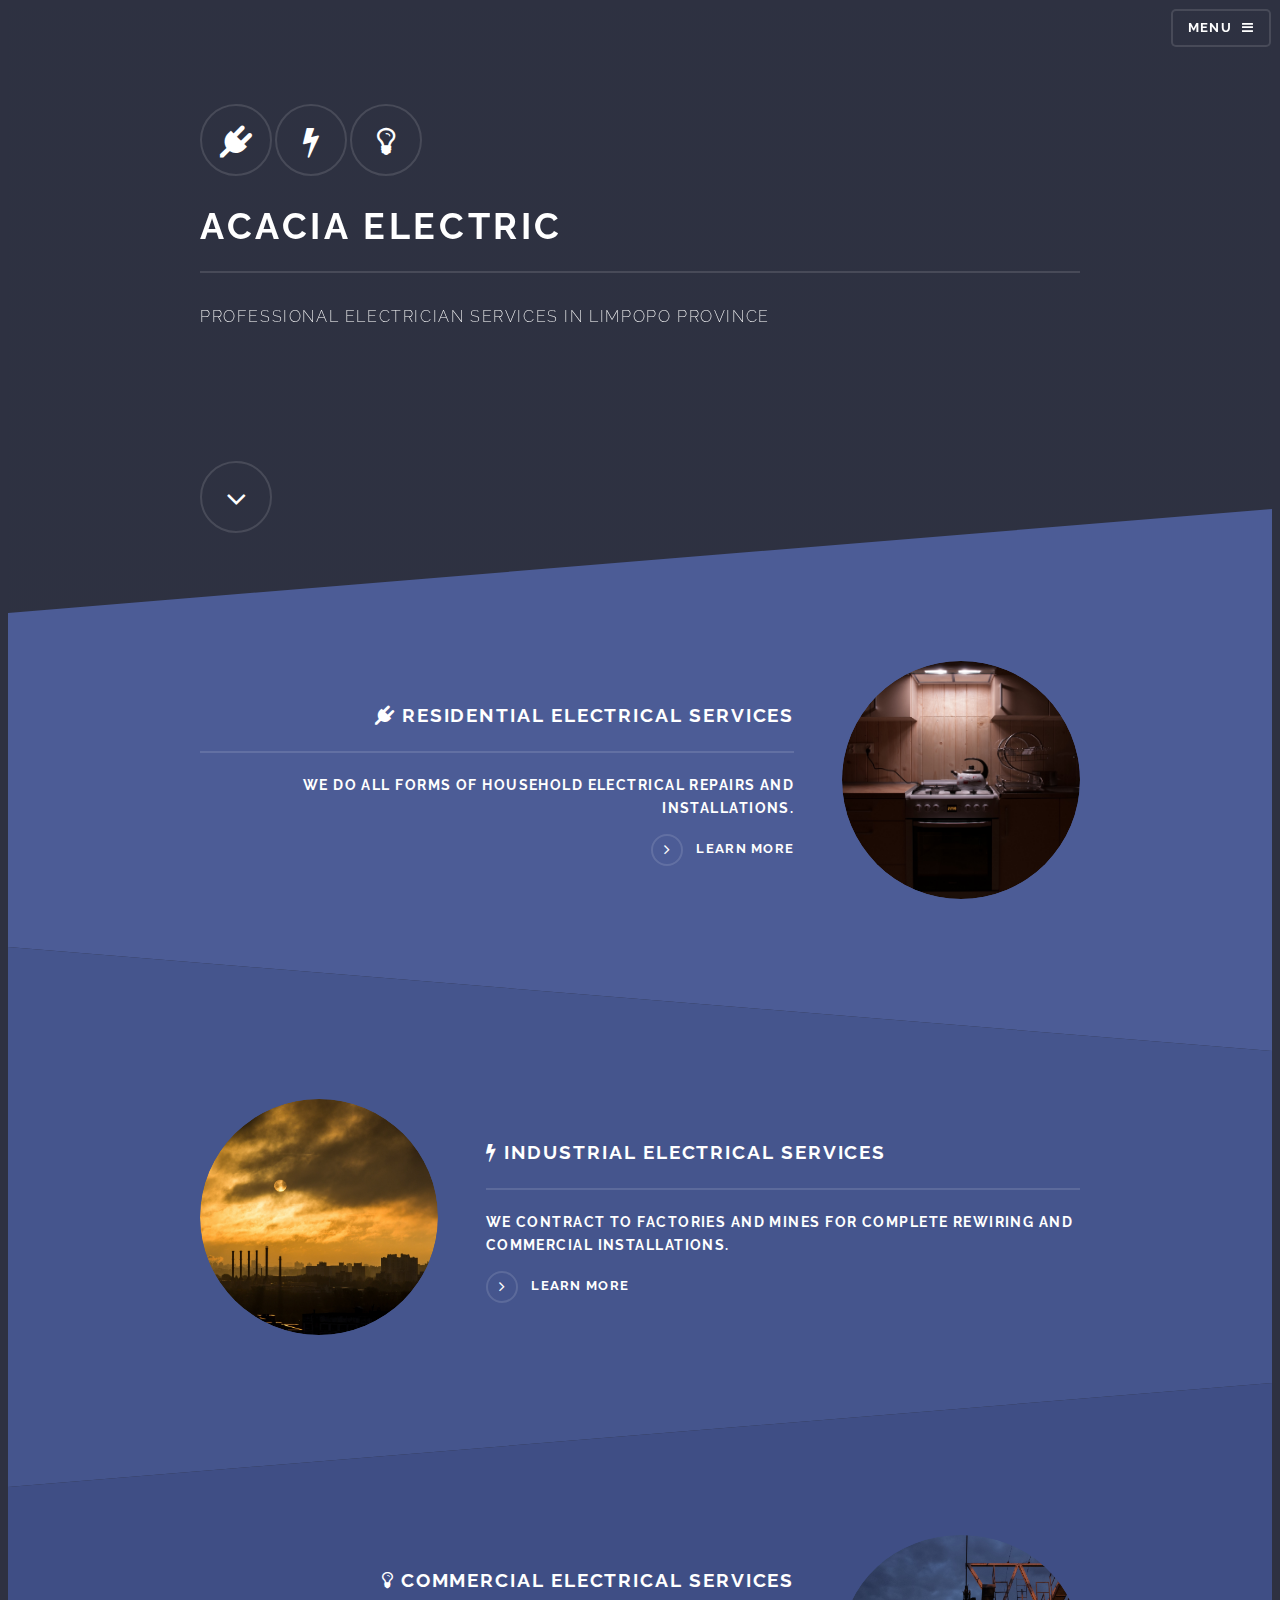
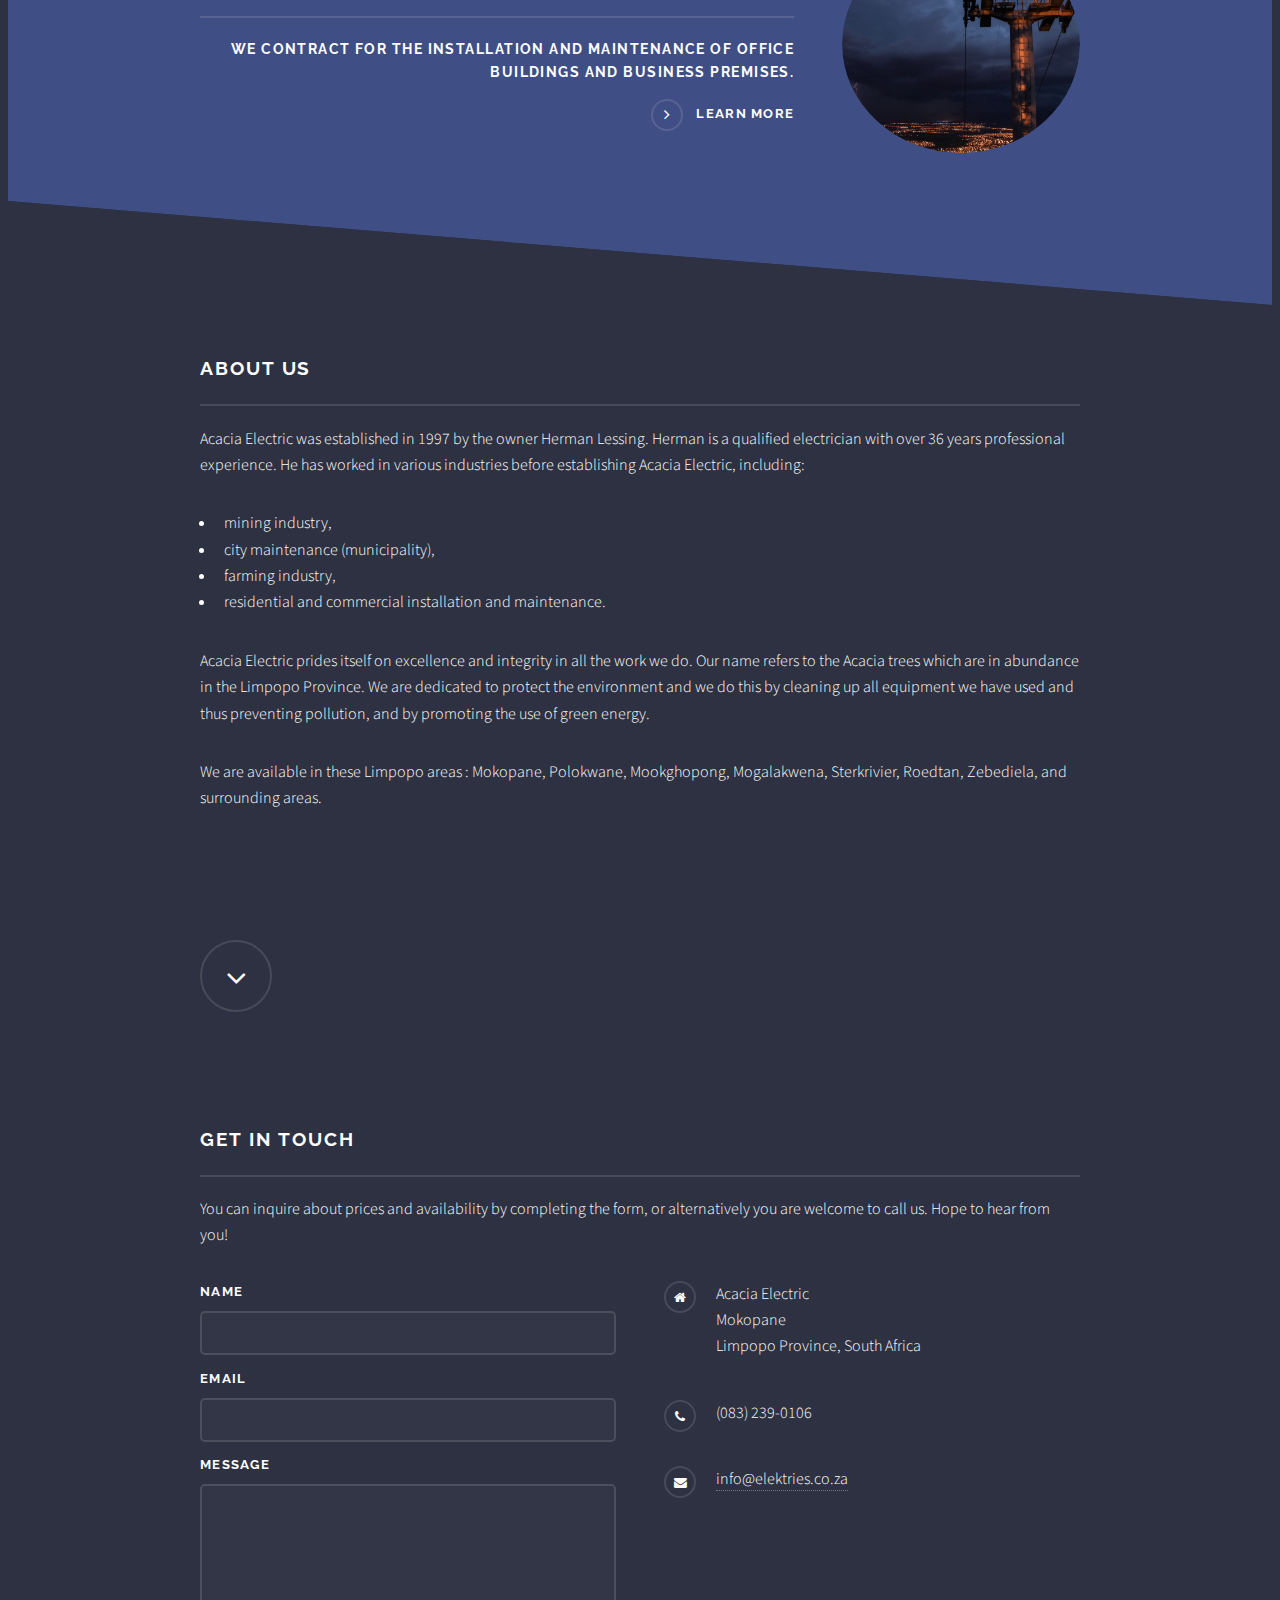
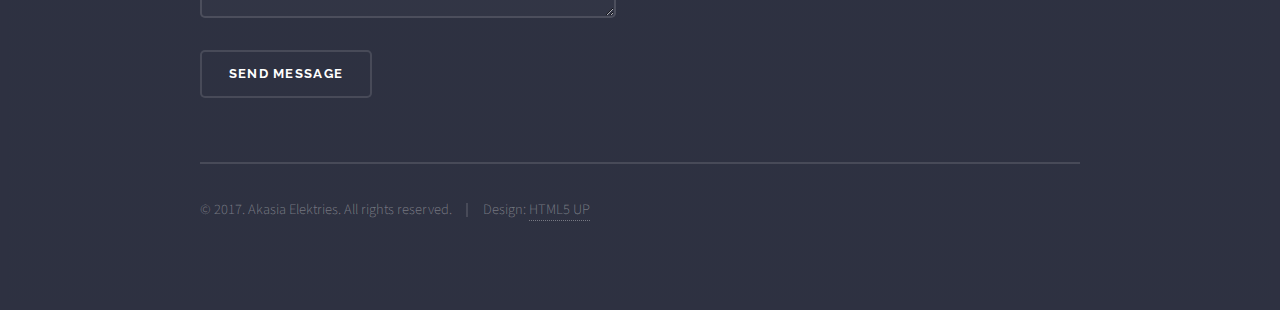
==== commit 184f39ad: "Small navigation changes & added images" ====
--- a/index.html
+++ b/index.html
@@ -6,7 +6,7 @@
 		<meta charset="utf-8" />
 		<meta name="viewport" content="width=device-width, initial-scale=1" />
 		<!--[if lte IE 8]><script src="assets/js/ie/html5shiv.js"></script><![endif]-->
-		<link rel="stylesheet" href="assets/css/main.css" />
+		<link rel="stylesheet" href="../assets/css/main.css" />
 		<!--[if lte IE 9]><link rel="stylesheet" href="assets/css/ie9.css" /><![endif]-->
 		<!--[if lte IE 8]><link rel="stylesheet" href="assets/css/ie8.css" /><![endif]-->
 	</head>
@@ -55,7 +55,7 @@
 						<!-- One -->
 							<section id="one" class="wrapper spotlight style1">
 								<div class="inner">
-									<a href="#" class="image"><img src="images/pic01.jpg" alt="" /></a>
+									<a href="#" class="image"><img src="../images/kitchen.jpg" alt="" /></a>
 									<div class="content">
                                         <h2 class="major"><i class="icon heading-logo fa-plug" aria-hidden="true"></i>Residential Electrical Services</h2>
                                             <h3>We do all forms of household electrical repairs and installations.</h3>  
@@ -68,7 +68,7 @@
 						<!-- Two -->
 							<section id="two" class="wrapper alt spotlight style2">
 								<div class="inner">
-									<a href="#" class="image"><img src="images/pic02.jpg" alt="" /></a>
+									<a href="#" class="image"><img src="../images/industrial.jpg" alt="" /></a>
 									<div class="content">
 										<h2 class="major"><i class="icon heading-logo fa-flash" aria-hidden="true"></i>Industrial Electrical Services</h2>
                                             <h3>We contract to factories and mines for complete rewiring and commercial installations.</h3>
@@ -80,7 +80,7 @@
 						<!-- Three -->
 							<section id="three" class="wrapper spotlight style3">
 								<div class="inner">
-									<a href="#" class="image"><img src="images/pic03.jpg" alt="" /></a>
+									<a href="#" class="image"><img src="../images/lightning-powerline.jpg" alt="" /></a>
 									<div class="content">
 										<h2 class="major"><i class="icon heading-logo fa-lightbulb-o" aria-hidden="true"></i>Commercial Electrical Services</h2>
                                             <h3>We contract for the installation and maintenance of office buildings and business premises.</h3>
@@ -150,12 +150,12 @@
 			</div>
 
 		<!-- Scripts -->
-			<script src="assets/js/skel.min.js"></script>
-			<script src="assets/js/jquery.min.js"></script>
-			<script src="assets/js/jquery.scrollex.min.js"></script>
-			<script src="assets/js/util.js"></script>
+			<script src="../assets/js/skel.min.js"></script>
+			<script src="../assets/js/jquery.min.js"></script>
+			<script src="../assets/js/jquery.scrollex.min.js"></script>
+			<script src="../assets/js/util.js"></script>
 			<!--[if lte IE 8]><script src="assets/js/ie/respond.min.js"></script><![endif]-->
-			<script src="assets/js/main.js"></script>
+			<script src="../assets/js/main.js"></script>
 
 	</body>
 </html>--- a/assets/css/main.css
+++ b/assets/css/main.css
@@ -2966,7 +2966,7 @@
 			#banner {
 				padding: 6em 0 5em 0 ;
 				background-color: #2e3141;
-				background-image: linear-gradient(to top, rgba(46, 49, 65, 0.8), rgba(46, 49, 65, 0.8)), url("../../images/bg.jpg");
+				background-image: linear-gradient(to top, rgba(46, 49, 65, 0.8), rgba(46, 49, 65, 0.8)), url("../../images/sunset-powerline.jpg");
 				background-size: auto, cover;
 				background-position: center, center;
 				margin-bottom: -6.5em;
